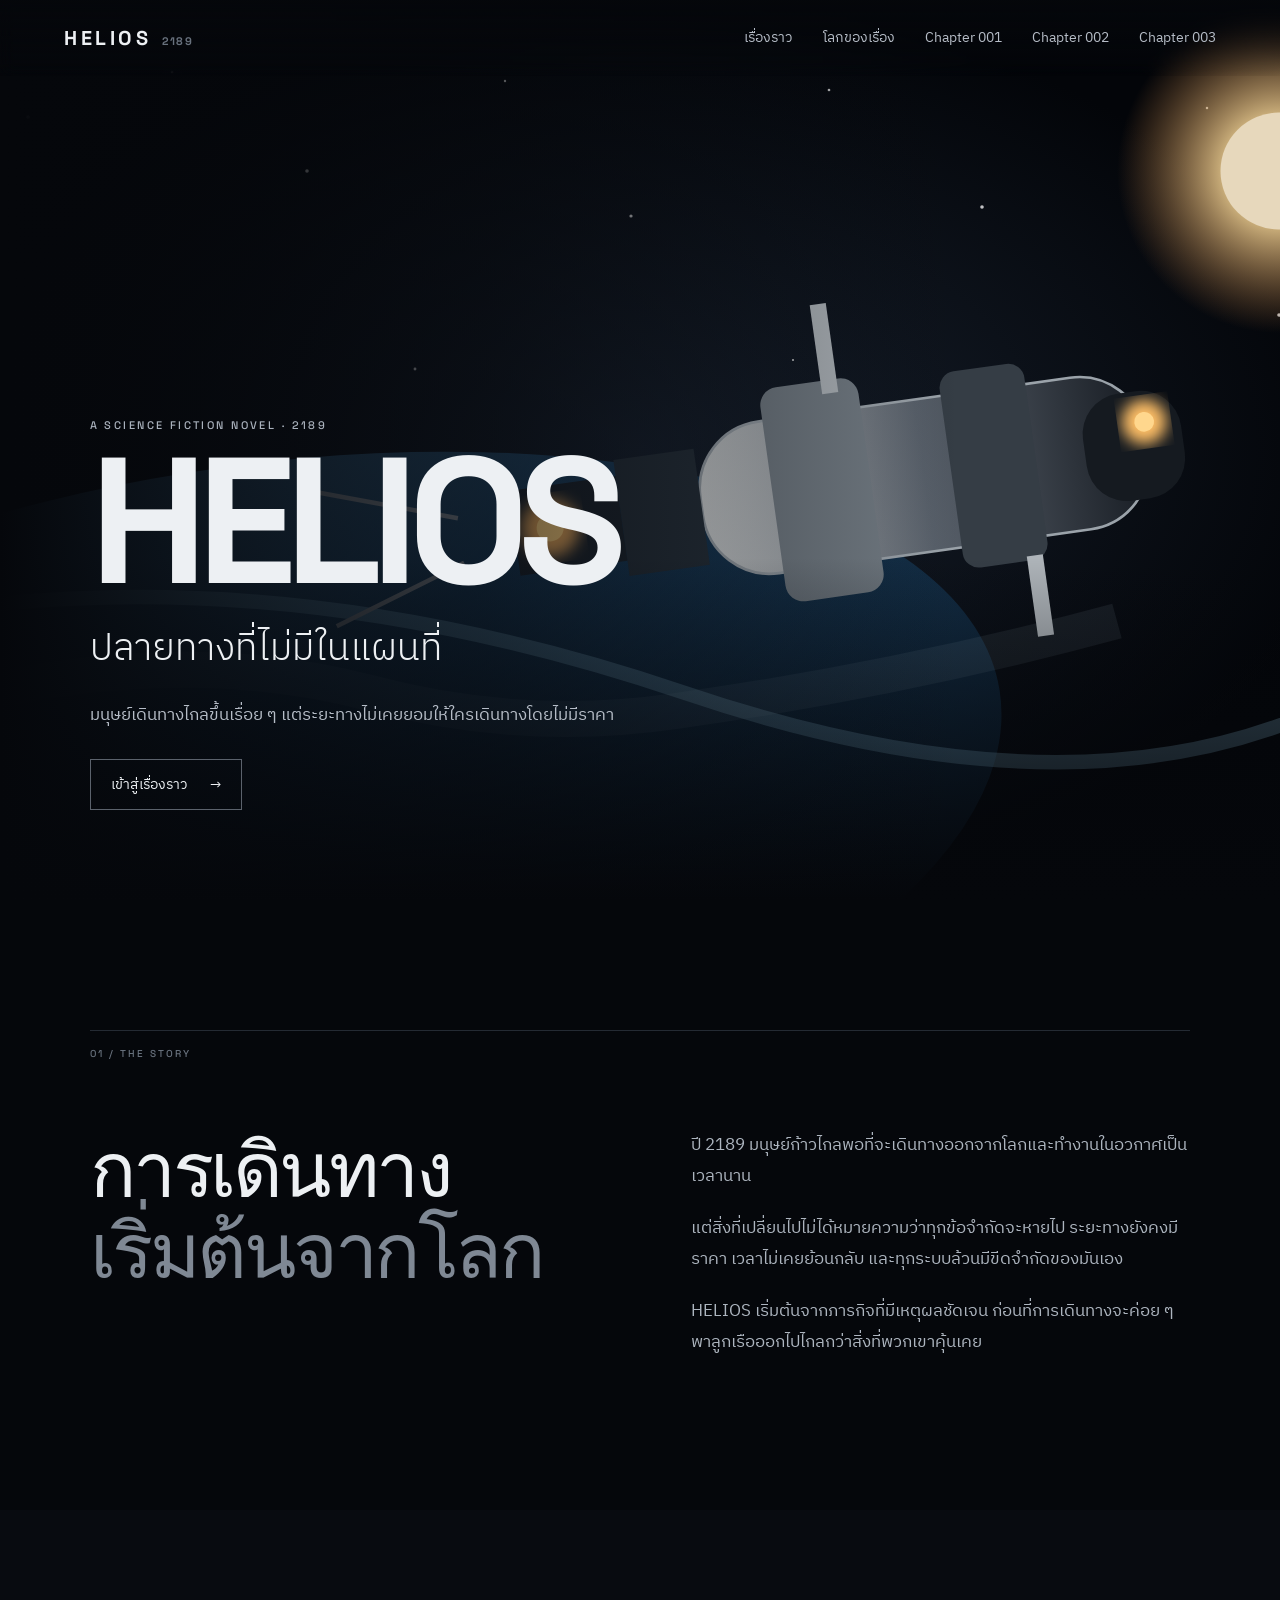
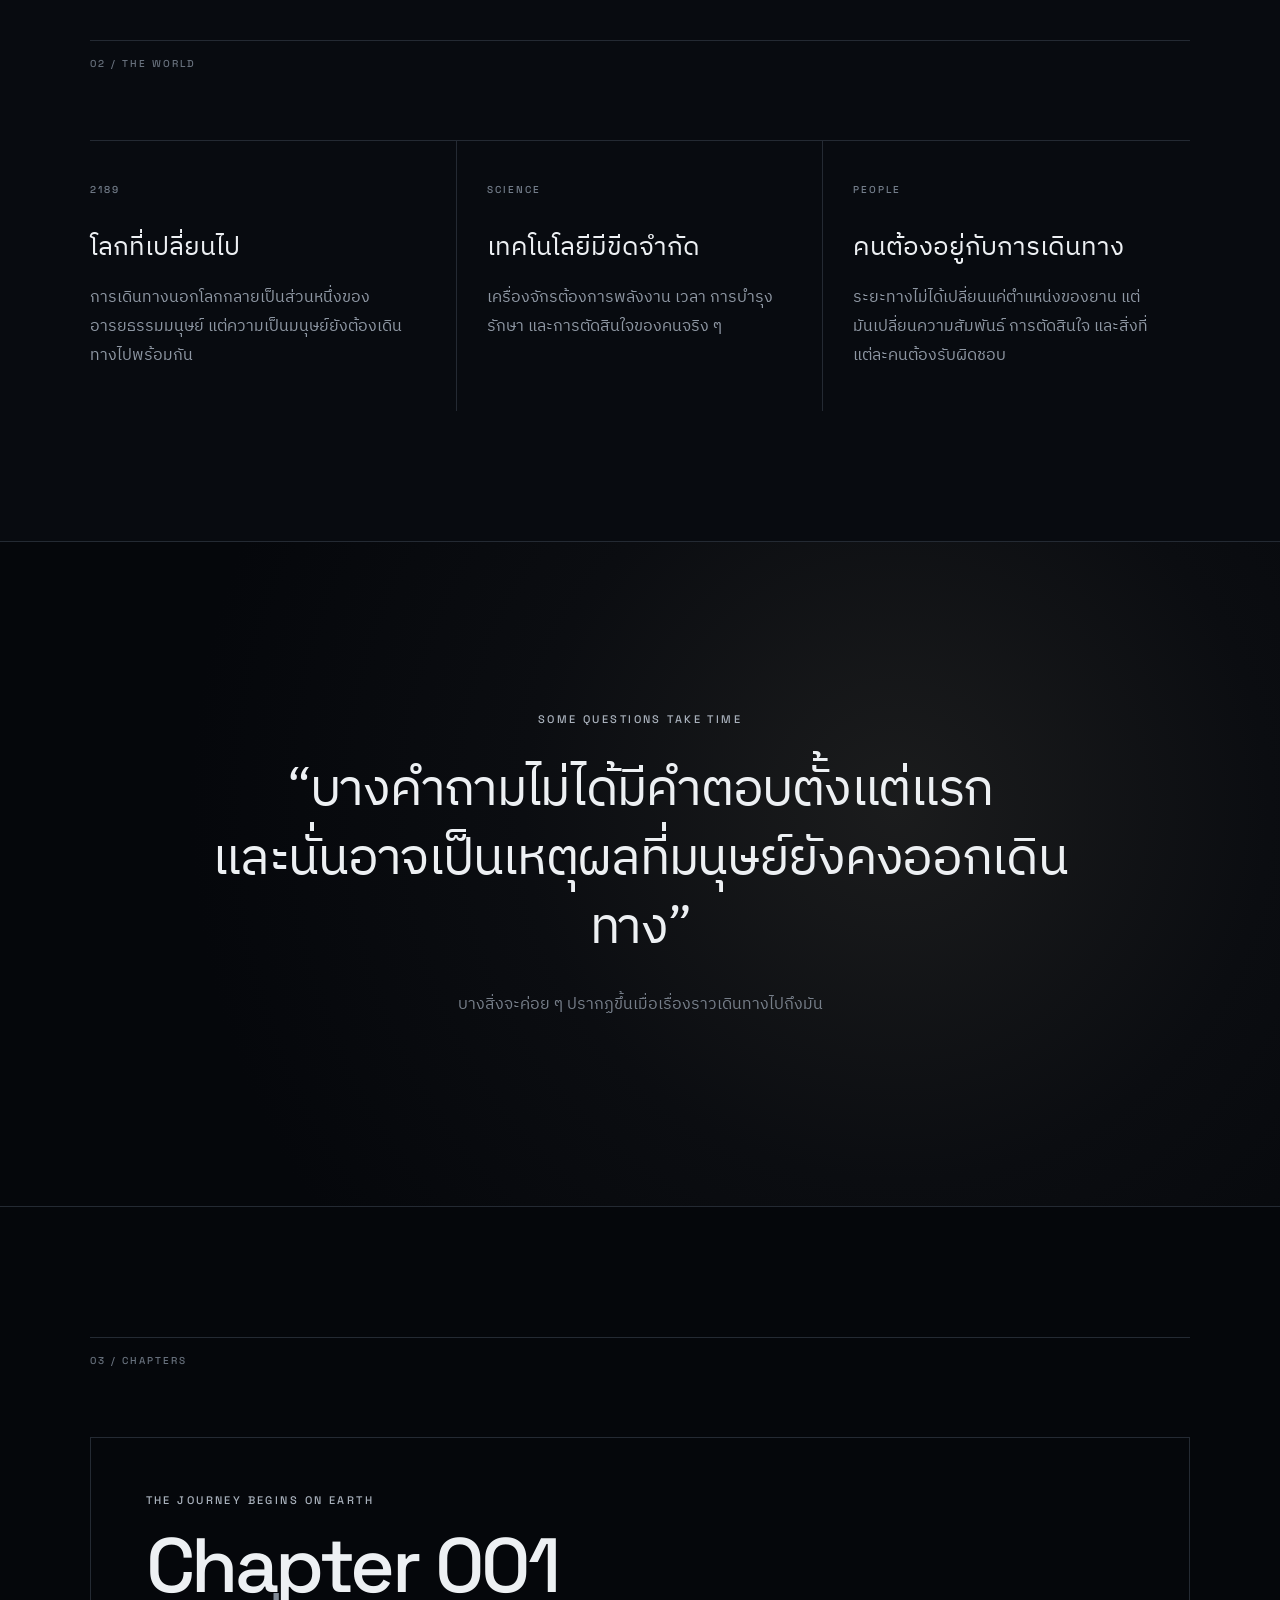
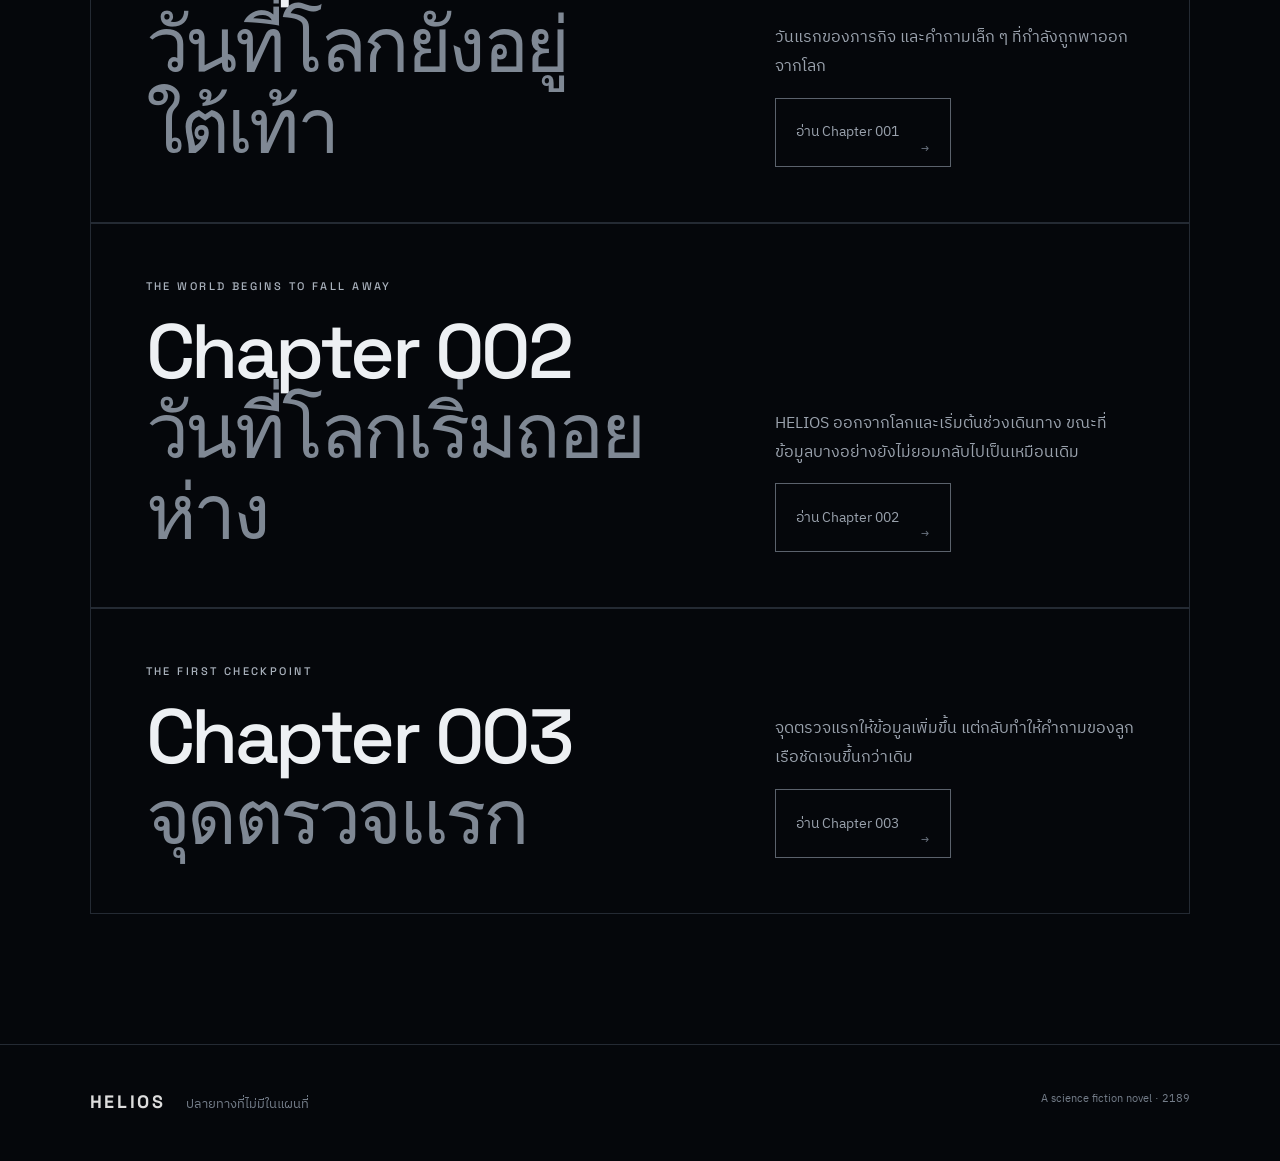
==== index.html @ 371ea8fe "public: add Chapter 003 to for-web index" ====
<!doctype html>
<html lang="th">
<head>
<meta charset="utf-8">
<meta name="viewport" content="width=device-width,initial-scale=1">
<meta name="theme-color" content="#05070b">
<meta name="description" content="HELIOS : ปลายทางที่ไม่มีในแผนที่ — นิยายวิทยาศาสตร์ ปี 2189">
<title>HELIOS — ปลายทางที่ไม่มีในแผนที่</title>
<link rel="preconnect" href="https://fonts.googleapis.com">
<link rel="preconnect" href="https://fonts.gstatic.com" crossorigin>
<link href="https://fonts.googleapis.com/css2?family=IBM+Plex+Sans+Thai:wght@300;400;500;600&family=Space+Grotesk:wght@400;500;600;700&display=swap" rel="stylesheet">
<link rel="stylesheet" href="style.css">
</head>
<body>
<header class="nav">
  <a class="brand" href="#">HELIOS<span>2189</span></a>
  <nav>
    <a href="#story">เรื่องราว</a>
    <a href="#world">โลกของเรื่อง</a>
    <a href="chapter/001.md">Chapter 001</a><a href="chapter/002.md">Chapter 002</a><a href="chapter/003.md">Chapter 003</a>
  </nav>
</header>

<main>
<section class="hero">
  <div class="hero-art" aria-hidden="true">
    <img src="assets/helios-hero.svg" alt="">
  </div>
  <div class="hero-copy">
    <p class="eyebrow">A SCIENCE FICTION NOVEL · 2189</p>
    <h1>HELIOS</h1>
    <p class="thai-title">ปลายทางที่ไม่มีในแผนที่</p>
    <p class="lead">มนุษย์เดินทางไกลขึ้นเรื่อย ๆ แต่ระยะทางไม่เคยยอมให้ใครเดินทางโดยไม่มีราคา</p>
    <a class="button" href="#story">เข้าสู่เรื่องราว <span>→</span></a>
  </div>
</section>

<section class="intro section" id="story">
  <div class="section-label">01 / THE STORY</div>
  <div class="two-col">
    <div>
      <h2>การเดินทาง<br><em>เริ่มต้นจากโลก</em></h2>
    </div>
    <div class="copy">
      <p>ปี 2189 มนุษย์ก้าวไกลพอที่จะเดินทางออกจากโลกและทำงานในอวกาศเป็นเวลานาน</p>
      <p>แต่สิ่งที่เปลี่ยนไปไม่ได้หมายความว่าทุกข้อจำกัดจะหายไป ระยะทางยังคงมีราคา เวลาไม่เคยย้อนกลับ และทุกระบบล้วนมีขีดจำกัดของมันเอง</p>
      <p>HELIOS เริ่มต้นจากภารกิจที่มีเหตุผลชัดเจน ก่อนที่การเดินทางจะค่อย ๆ พาลูกเรือออกไปไกลกว่าสิ่งที่พวกเขาคุ้นเคย</p>
    </div>
  </div>
</section>

<section class="world section" id="world">
  <div class="section-label">02 / THE WORLD</div>
  <div class="world-grid">
    <article><span>2189</span><h3>โลกที่เปลี่ยนไป</h3><p>การเดินทางนอกโลกกลายเป็นส่วนหนึ่งของอารยธรรมมนุษย์ แต่ความเป็นมนุษย์ยังต้องเดินทางไปพร้อมกัน</p></article>
    <article><span>SCIENCE</span><h3>เทคโนโลยีมีขีดจำกัด</h3><p>เครื่องจักรต้องการพลังงาน เวลา การบำรุงรักษา และการตัดสินใจของคนจริง ๆ</p></article>
    <article><span>PEOPLE</span><h3>คนต้องอยู่กับการเดินทาง</h3><p>ระยะทางไม่ได้เปลี่ยนแค่ตำแหน่งของยาน แต่มันเปลี่ยนความสัมพันธ์ การตัดสินใจ และสิ่งที่แต่ละคนต้องรับผิดชอบ</p></article>
  </div>
</section>

<section class="mystery">
  <div class="mystery-inner">
    <p class="eyebrow">SOME QUESTIONS TAKE TIME</p>
    <blockquote>“บางคำถามไม่ได้มีคำตอบตั้งแต่แรก<br>และนั่นอาจเป็นเหตุผลที่มนุษย์ยังคงออกเดินทาง”</blockquote>
    <p>บางสิ่งจะค่อย ๆ ปรากฏขึ้นเมื่อเรื่องราวเดินทางไปถึงมัน</p>
  </div>
</section>

<section class="chapter section" id="chapter">
  <div class="section-label">03 / CHAPTERS</div>
  <div class="chapter-card">
    <div>
      <p class="eyebrow">THE JOURNEY BEGINS ON EARTH</p>
      <h2>Chapter 001<br><em>วันที่โลกยังอยู่ใต้เท้า</em></h2>
    </div>
    <div class="chapter-note">
      <p>วันแรกของภารกิจ และคำถามเล็ก ๆ ที่กำลังถูกพาออกจากโลก</p>
      <a class="button" href="chapter/001.md">อ่าน Chapter 001 <span>→</span></a>
    </div>
  </div>
  <div class="chapter-card">
    <div>
      <p class="eyebrow">THE WORLD BEGINS TO FALL AWAY</p>
      <h2>Chapter 002<br><em>วันที่โลกเริ่มถอยห่าง</em></h2>
    </div>
    <div class="chapter-note">
      <p>HELIOS ออกจากโลกและเริ่มต้นช่วงเดินทาง ขณะที่ข้อมูลบางอย่างยังไม่ยอมกลับไปเป็นเหมือนเดิม</p>
      <a class="button" href="chapter/002.md">อ่าน Chapter 002 <span>→</span></a>
    </div>
  </div>
  <div class="chapter-card">
    <div>
      <p class="eyebrow">THE FIRST CHECKPOINT</p>
      <h2>Chapter 003<br><em>จุดตรวจแรก</em></h2>
    </div>
    <div class="chapter-note">
      <p>จุดตรวจแรกให้ข้อมูลเพิ่มขึ้น แต่กลับทำให้คำถามของลูกเรือชัดเจนขึ้นกว่าเดิม</p>
      <a class="button" href="chapter/003.md">อ่าน Chapter 003 <span>→</span></a>
    </div>
  </div>
</section>
</main>

<footer>
  <div><strong>HELIOS</strong><span>ปลายทางที่ไม่มีในแผนที่</span></div>
  <small>A science fiction novel · 2189</small>
</footer>
</body>
</html>
---- style.css ----
:root{--bg:#05070b;--text:#edf0f3;--muted:#9aa2ad;--line:#242a33;--accent:#d9b77a}
*{box-sizing:border-box}html{scroll-behavior:smooth}body{margin:0;background:var(--bg);color:var(--text);font-family:"IBM Plex Sans Thai",sans-serif;line-height:1.8}a{color:inherit;text-decoration:none}.nav{position:fixed;z-index:20;top:0;left:0;right:0;height:76px;padding:0 5vw;display:flex;align-items:center;justify-content:space-between;background:linear-gradient(#05070bf2,transparent);backdrop-filter:blur(8px)}.brand{font:700 20px "Space Grotesk";letter-spacing:.18em}.brand span{margin-left:10px;color:#68717d;font-size:11px;letter-spacing:.12em}.nav nav{display:flex;gap:30px;color:#b6bdc7;font-size:14px}.nav nav a:hover{color:#fff}.hero{min-height:100svh;position:relative;display:grid;align-items:end;padding:0 7vw 10vh;overflow:hidden}.hero-art{position:absolute;inset:0;z-index:0}.hero-art:after{content:"";position:absolute;inset:0;background:linear-gradient(90deg,#05070b 0%,#05070b99 38%,transparent 75%),linear-gradient(0deg,#05070b 0%,transparent 38%)}.hero-art img{width:100%;height:100%;object-fit:cover;object-position:center}.hero-copy{position:relative;z-index:2;max-width:700px}.eyebrow{font:500 11px "Space Grotesk";letter-spacing:.22em;color:#a9b1bc;margin:0 0 18px}.hero h1{font:700 clamp(72px,14vw,190px)/.8 "Space Grotesk";letter-spacing:-.06em;margin:0}.thai-title{font-size:clamp(24px,3vw,42px);margin:22px 0 16px;font-weight:300}.lead{max-width:560px;color:#b6bdc7;font-size:17px;margin:0 0 28px}.button{display:inline-flex;gap:22px;align-items:center;border:1px solid #5b626c;padding:12px 20px;font-size:14px;transition:.25s}.button:hover{background:#fff;color:#05070b;border-color:#fff}.section{padding:130px 7vw}.section-label{font:500 10px "Space Grotesk";letter-spacing:.2em;color:#68717d;border-top:1px solid var(--line);padding-top:16px;margin-bottom:70px}.two-col{display:grid;grid-template-columns:1fr 1fr;gap:8vw}.two-col h2,.chapter h2{font:500 clamp(42px,6vw,82px)/1.05 "Space Grotesk";letter-spacing:-.045em;margin:0}.two-col em,.chapter em{font-style:normal;color:#7f8894}.copy{max-width:610px;color:#adb5bf;font-size:17px}.copy p{margin:0 0 22px}.world{background:#080b10}.world-grid{display:grid;grid-template-columns:repeat(3,1fr);border-top:1px solid var(--line)}.world-grid article{padding:34px 30px 20px 0;border-right:1px solid var(--line);min-height:270px}.world-grid article+article{padding-left:30px}.world-grid article:last-child{border-right:0}.world-grid span{font:500 10px "Space Grotesk";letter-spacing:.2em;color:#747e8b}.world-grid h3{font-size:26px;font-weight:400;margin:22px 0 12px}.world-grid p{color:#8f98a4;margin:0;max-width:330px}.mystery{padding:170px 7vw;background:radial-gradient(circle at 70% 40%,#1b1c1d 0,#0b0d11 38%,#05070b 72%);border-top:1px solid var(--line);border-bottom:1px solid var(--line)}.mystery-inner{max-width:950px;margin:auto;text-align:center}.mystery blockquote{font:400 clamp(30px,4vw,57px)/1.35 "IBM Plex Sans Thai";margin:30px 0 28px;letter-spacing:-.025em}.mystery p:last-child{color:#777f8a}.chapter-card{display:grid;grid-template-columns:1.2fr .8fr;gap:7vw;border:1px solid var(--line);padding:55px}.chapter-note{align-self:end;color:#9aa2ad}.chapter-note span{display:block;margin-top:30px;font:500 10px "Space Grotesk";letter-spacing:.16em;color:#68717d}footer{padding:45px 7vw;border-top:1px solid var(--line);display:flex;justify-content:space-between;color:#737c88;font-size:13px}footer strong{font:700 18px "Space Grotesk";letter-spacing:.15em;color:#ddd}footer span{margin-left:20px}footer small{font-size:11px}@media(max-width:760px){.nav{height:64px;padding:0 22px}.nav nav{gap:14px;font-size:12px}.nav nav a:nth-child(2){display:none}.hero{padding:0 24px 55px;min-height:92svh}.hero-art img{object-position:62% center}.hero-art:after{background:linear-gradient(0deg,#05070b 4%,#05070b80 42%,transparent 82%)}.hero h1{font-size:72px}.thai-title{font-size:25px}.lead{font-size:15px}.section{padding:90px 24px}.section-label{margin-bottom:45px}.two-col,.chapter-card{grid-template-columns:1fr;gap:42px}.two-col h2,.chapter h2{font-size:48px}.world-grid{grid-template-columns:1fr}.world-grid article,.world-grid article+article{padding:28px 0;border-right:0;border-bottom:1px solid var(--line);min-height:auto}.world-grid article:last-child{border-bottom:0}.mystery{padding:110px 24px}.mystery blockquote{font-size:29px}footer{padding:35px 24px;display:block}footer small{display:block;margin-top:14px}footer span{display:block;margin:5px 0 0}}
@media(prefers-reduced-motion:reduce){html{scroll-behavior:auto}}
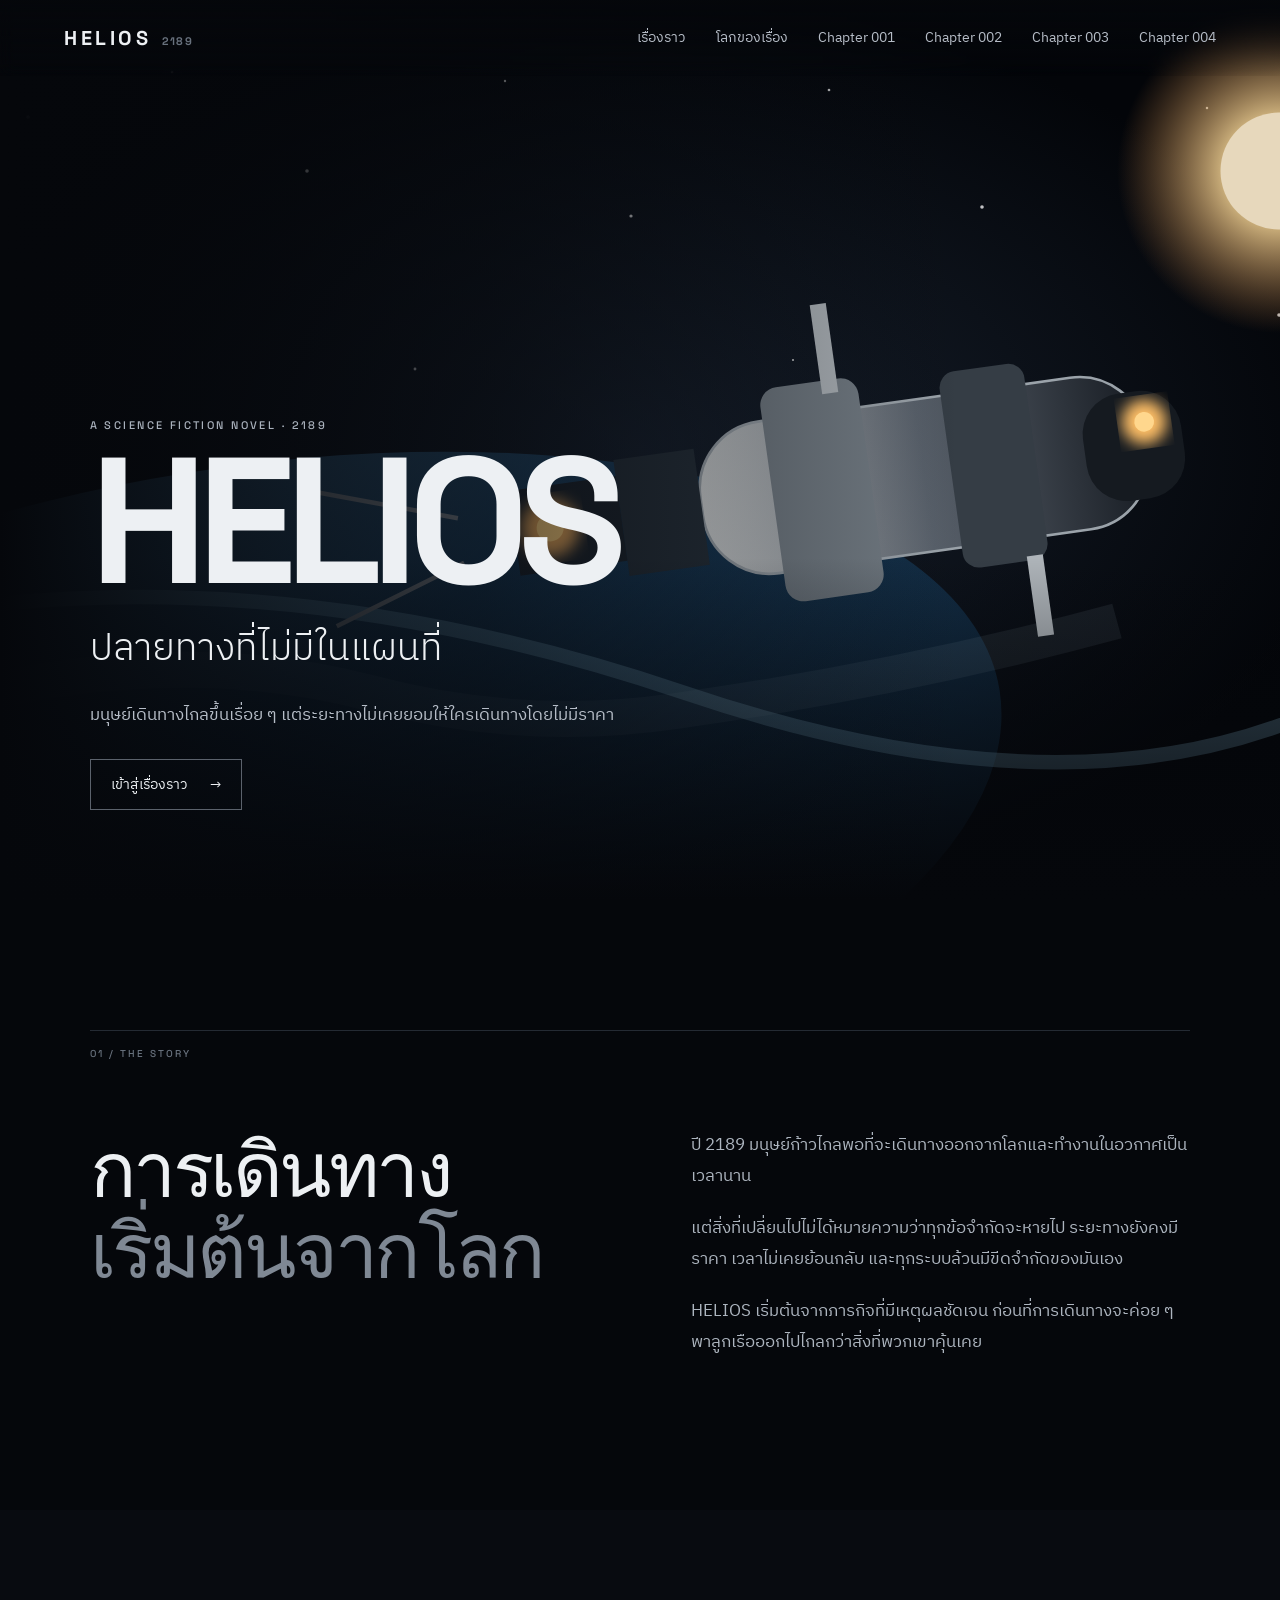
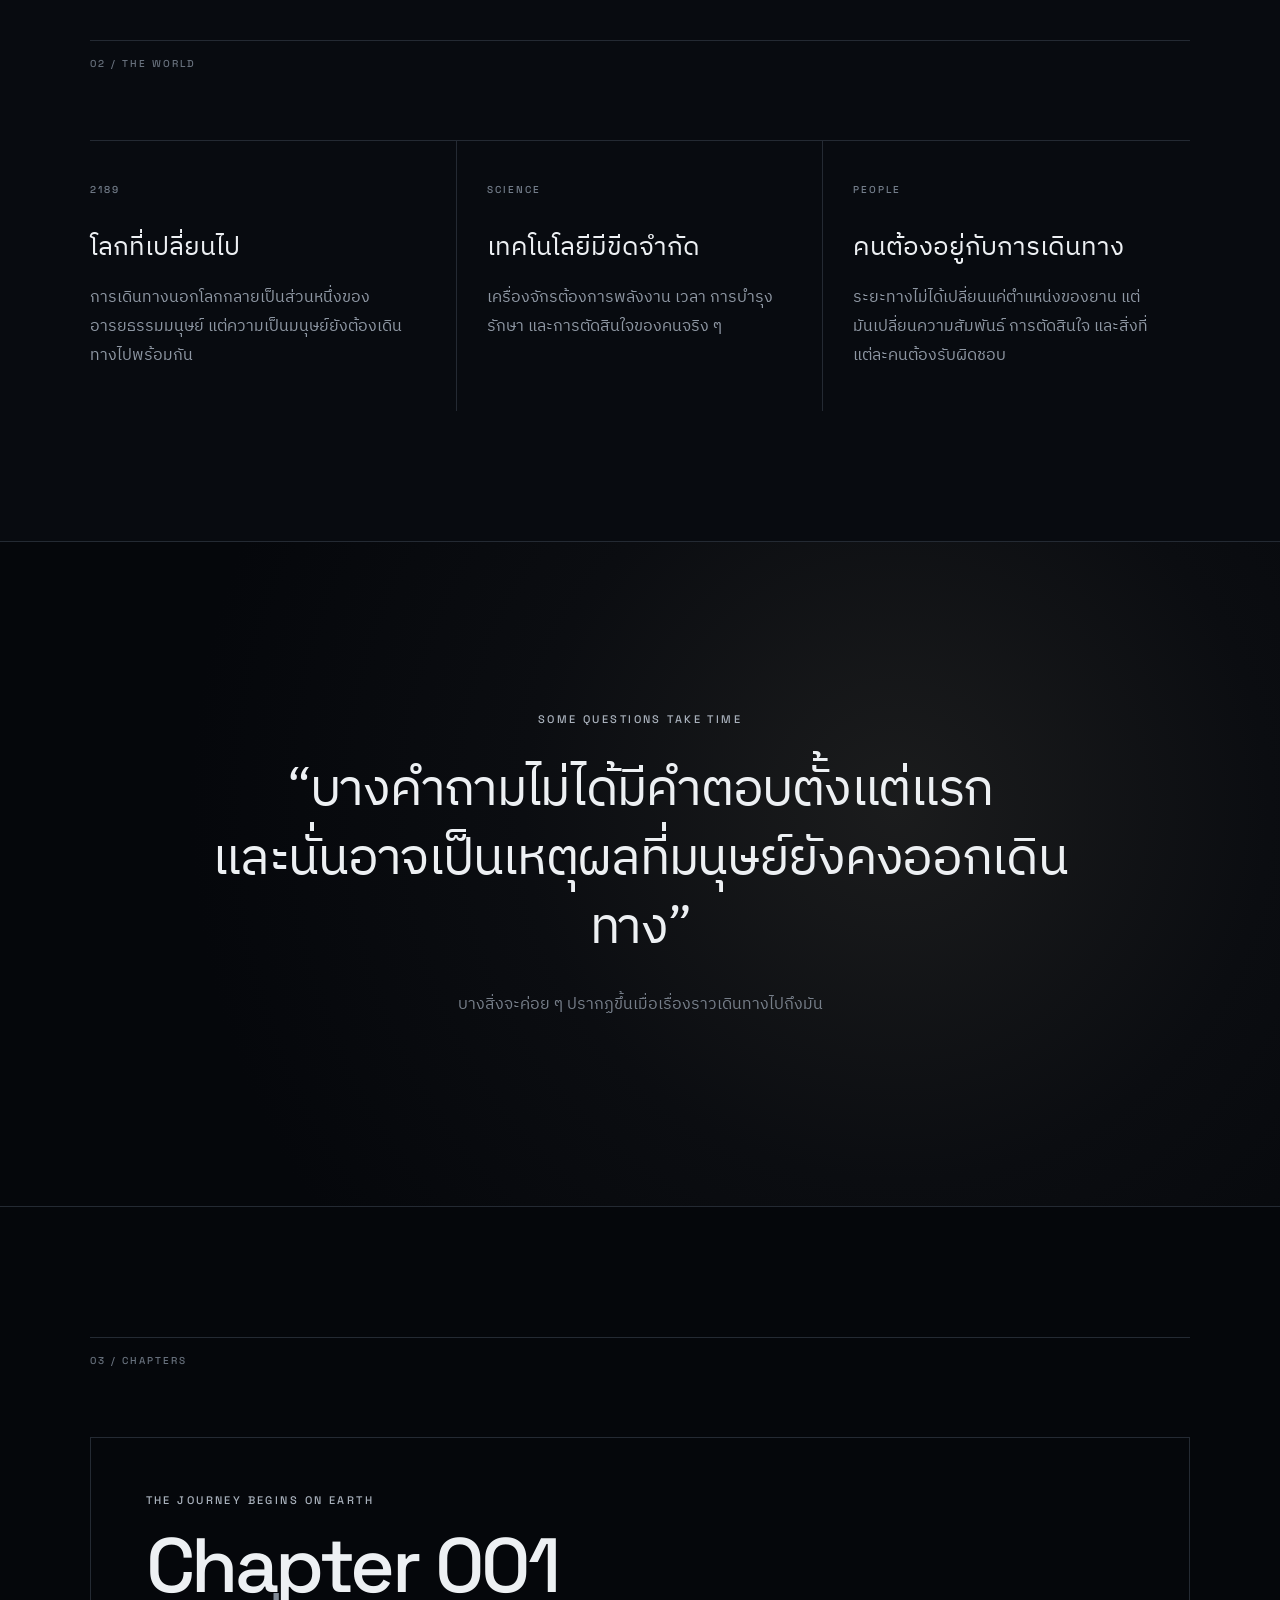
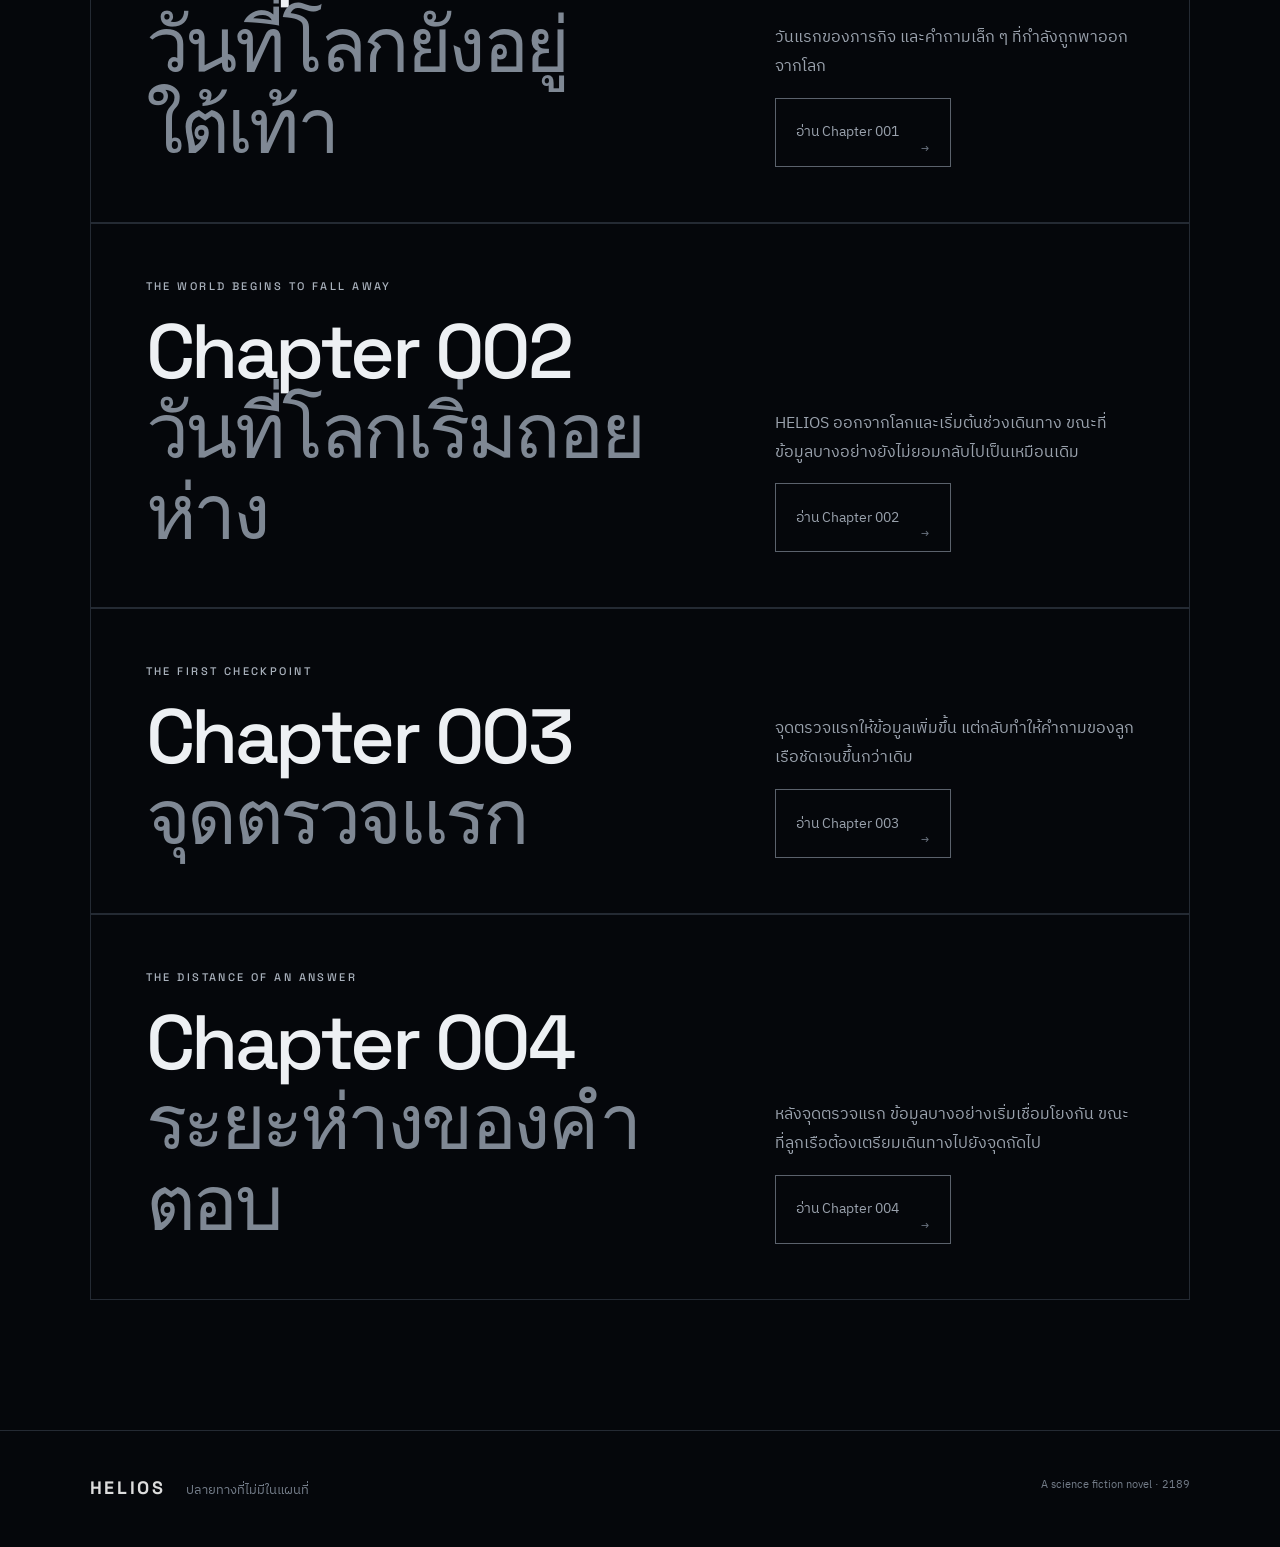
==== commit b1fe51f0: "add Chapter 004 to web index" ====
--- a/index.html
+++ b/index.html
@@ -17,7 +17,7 @@
   <nav>
     <a href="#story">เรื่องราว</a>
     <a href="#world">โลกของเรื่อง</a>
-    <a href="chapter/001.md">Chapter 001</a><a href="chapter/002.md">Chapter 002</a><a href="chapter/003.md">Chapter 003</a>
+    <a href="chapter/001.md">Chapter 001</a><a href="chapter/002.md">Chapter 002</a><a href="chapter/003.md">Chapter 003</a><a href="chapter/004.md">Chapter 004</a>
   </nav>
 </header>
 
@@ -98,6 +98,16 @@
       <a class="button" href="chapter/003.md">อ่าน Chapter 003 <span>→</span></a>
     </div>
   </div>
+  <div class="chapter-card">
+    <div>
+      <p class="eyebrow">THE DISTANCE OF AN ANSWER</p>
+      <h2>Chapter 004<br><em>ระยะห่างของคำตอบ</em></h2>
+    </div>
+    <div class="chapter-note">
+      <p>หลังจุดตรวจแรก ข้อมูลบางอย่างเริ่มเชื่อมโยงกัน ขณะที่ลูกเรือต้องเตรียมเดินทางไปยังจุดถัดไป</p>
+      <a class="button" href="chapter/004.md">อ่าน Chapter 004 <span>→</span></a>
+    </div>
+  </div>
 </section>
 </main>
 
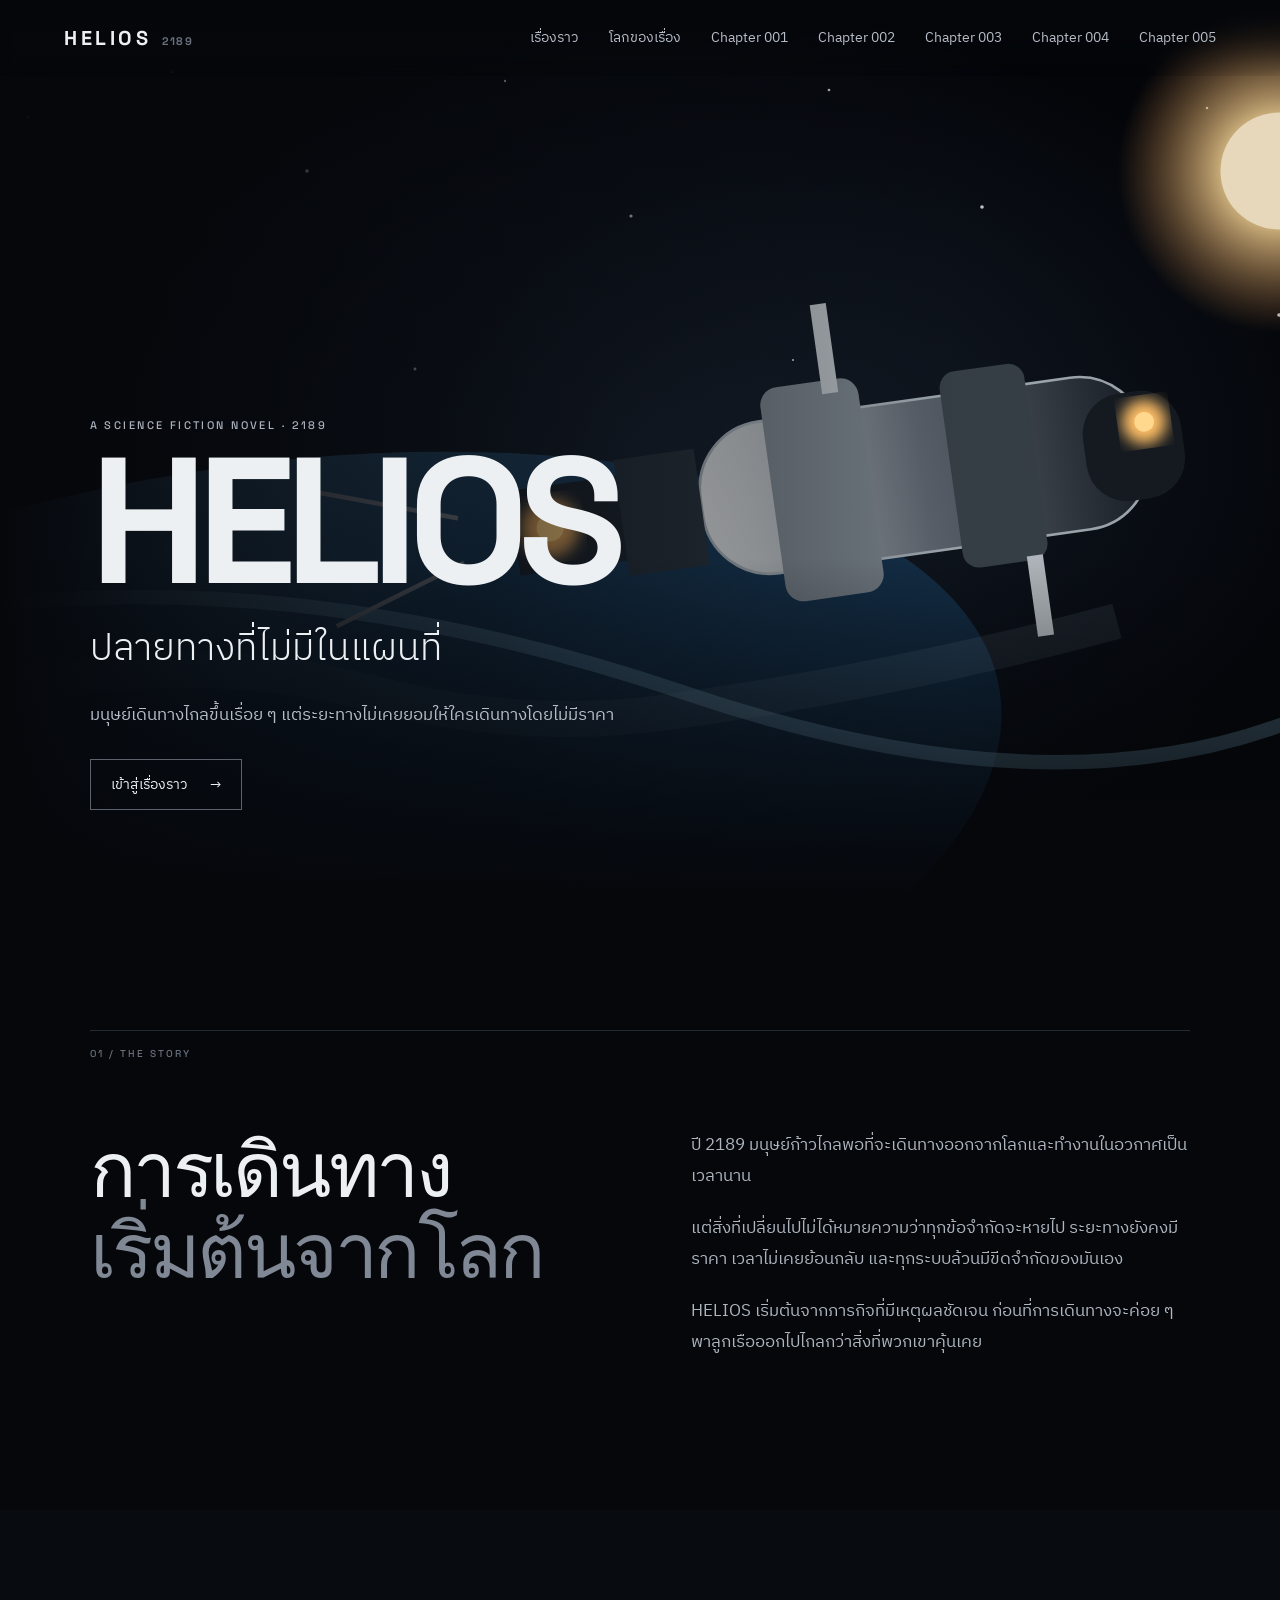
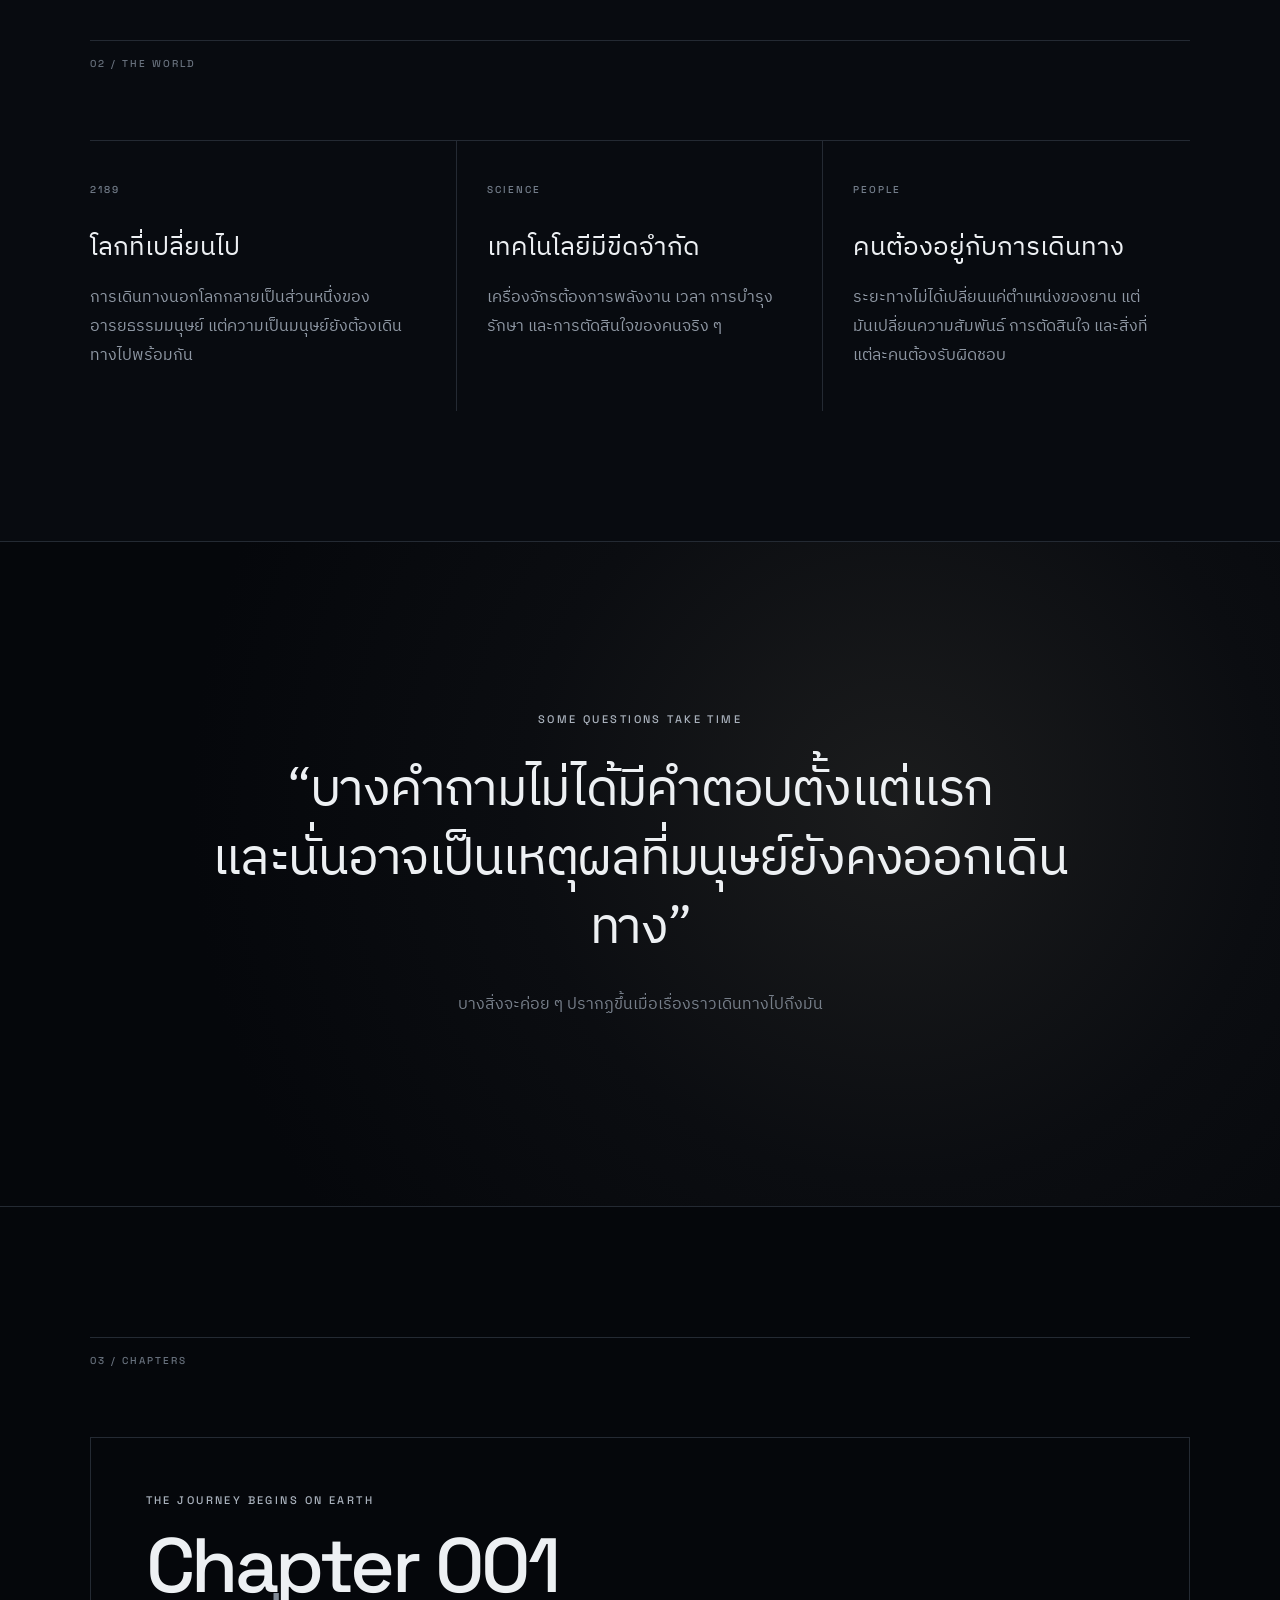
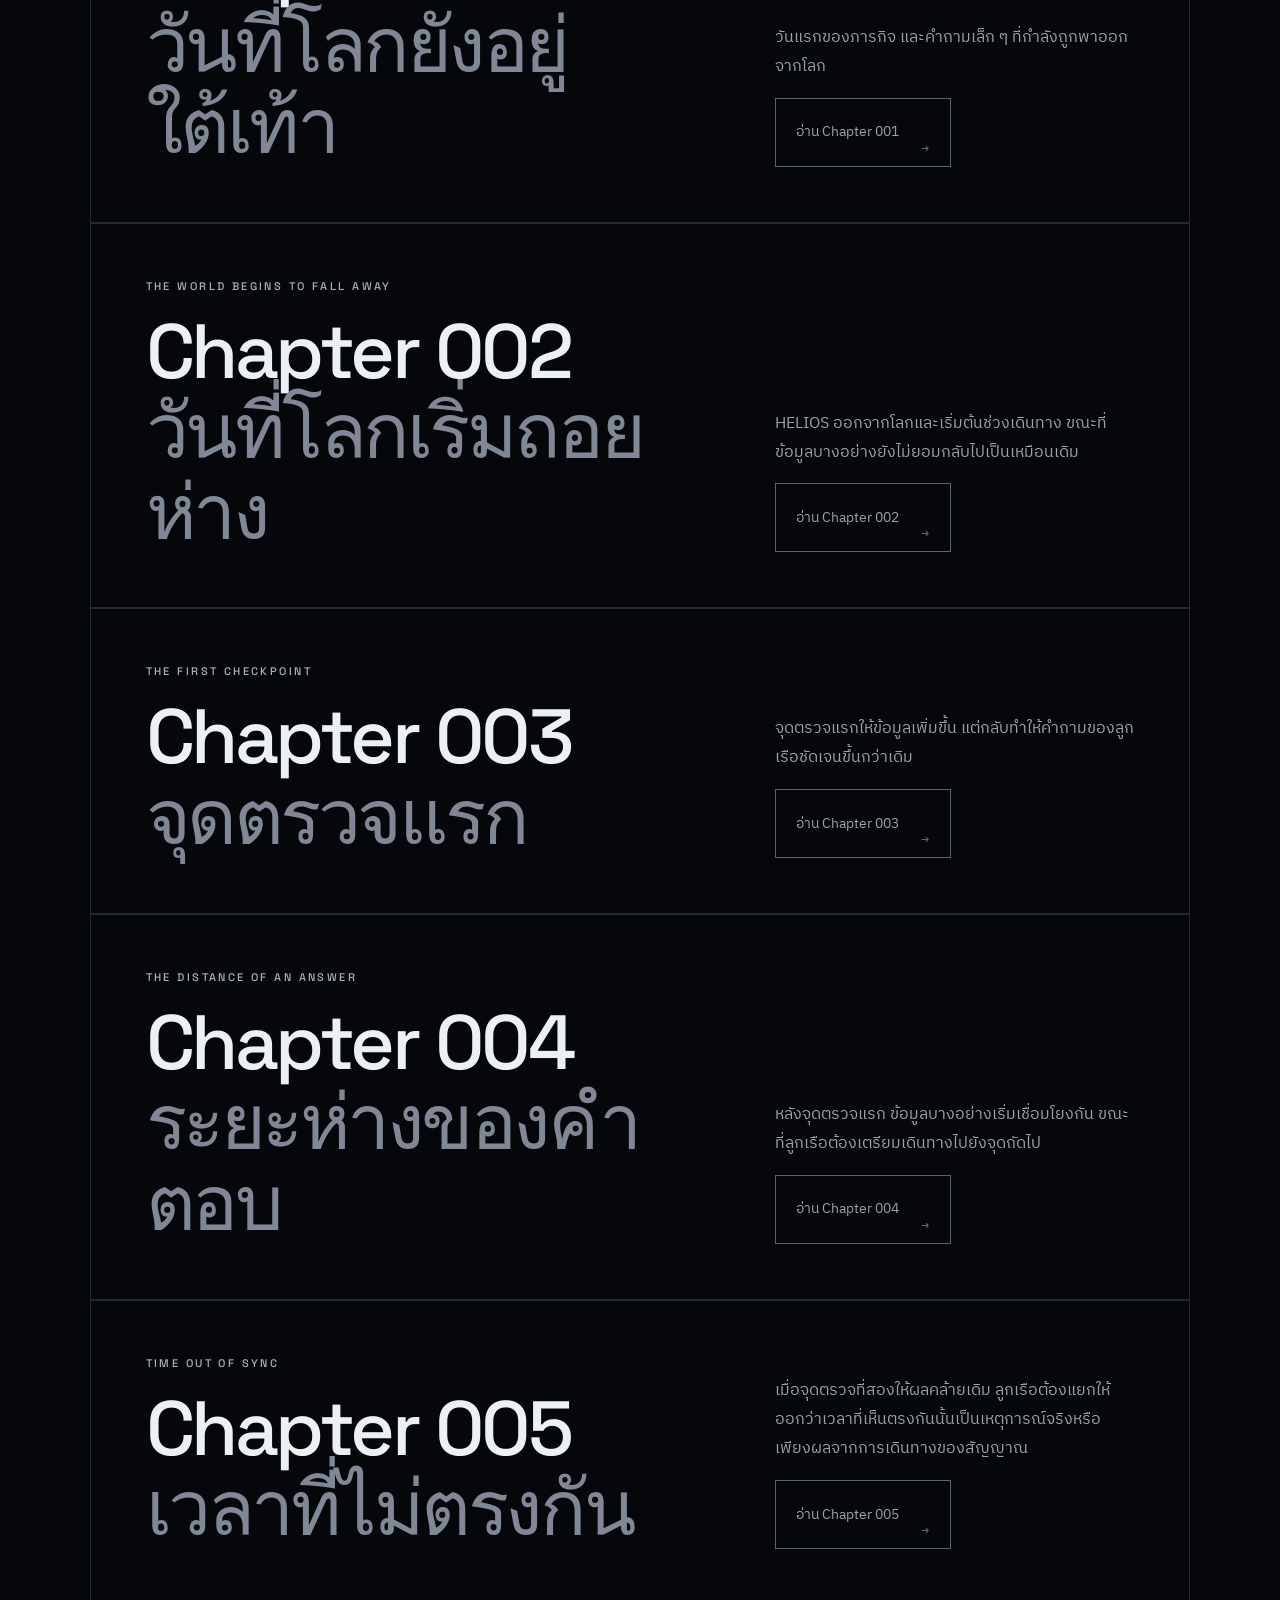
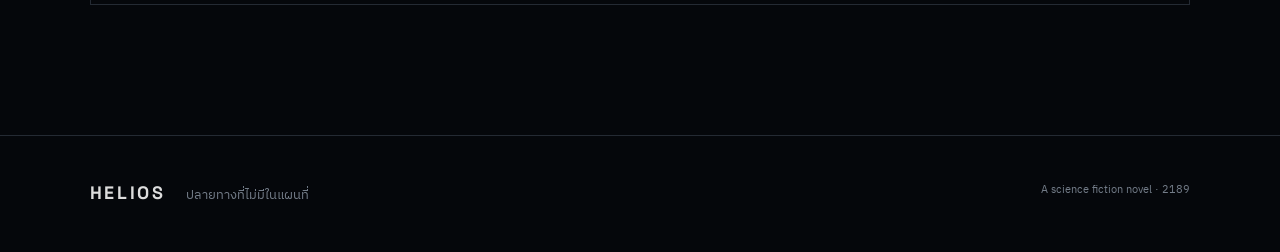
==== commit ab3e1f53: "publish: add Chapter 005 to index" ====
--- a/index.html
+++ b/index.html
@@ -17,7 +17,7 @@
   <nav>
     <a href="#story">เรื่องราว</a>
     <a href="#world">โลกของเรื่อง</a>
-    <a href="chapter/001.md">Chapter 001</a><a href="chapter/002.md">Chapter 002</a><a href="chapter/003.md">Chapter 003</a><a href="chapter/004.md">Chapter 004</a>
+    <a href="chapter/001.md">Chapter 001</a><a href="chapter/002.md">Chapter 002</a><a href="chapter/003.md">Chapter 003</a><a href="chapter/004.md">Chapter 004</a><a href="chapter/005.md">Chapter 005</a>
   </nav>
 </header>
 
@@ -108,6 +108,16 @@
       <a class="button" href="chapter/004.md">อ่าน Chapter 004 <span>→</span></a>
     </div>
   </div>
+  <div class="chapter-card">
+    <div>
+      <p class="eyebrow">TIME OUT OF SYNC</p>
+      <h2>Chapter 005<br><em>เวลาที่ไม่ตรงกัน</em></h2>
+    </div>
+    <div class="chapter-note">
+      <p>เมื่อจุดตรวจที่สองให้ผลคล้ายเดิม ลูกเรือต้องแยกให้ออกว่าเวลาที่เห็นตรงกันนั้นเป็นเหตุการณ์จริงหรือเพียงผลจากการเดินทางของสัญญาณ</p>
+      <a class="button" href="chapter/005.md">อ่าน Chapter 005 <span>→</span></a>
+    </div>
+  </div>
 </section>
 </main>
 
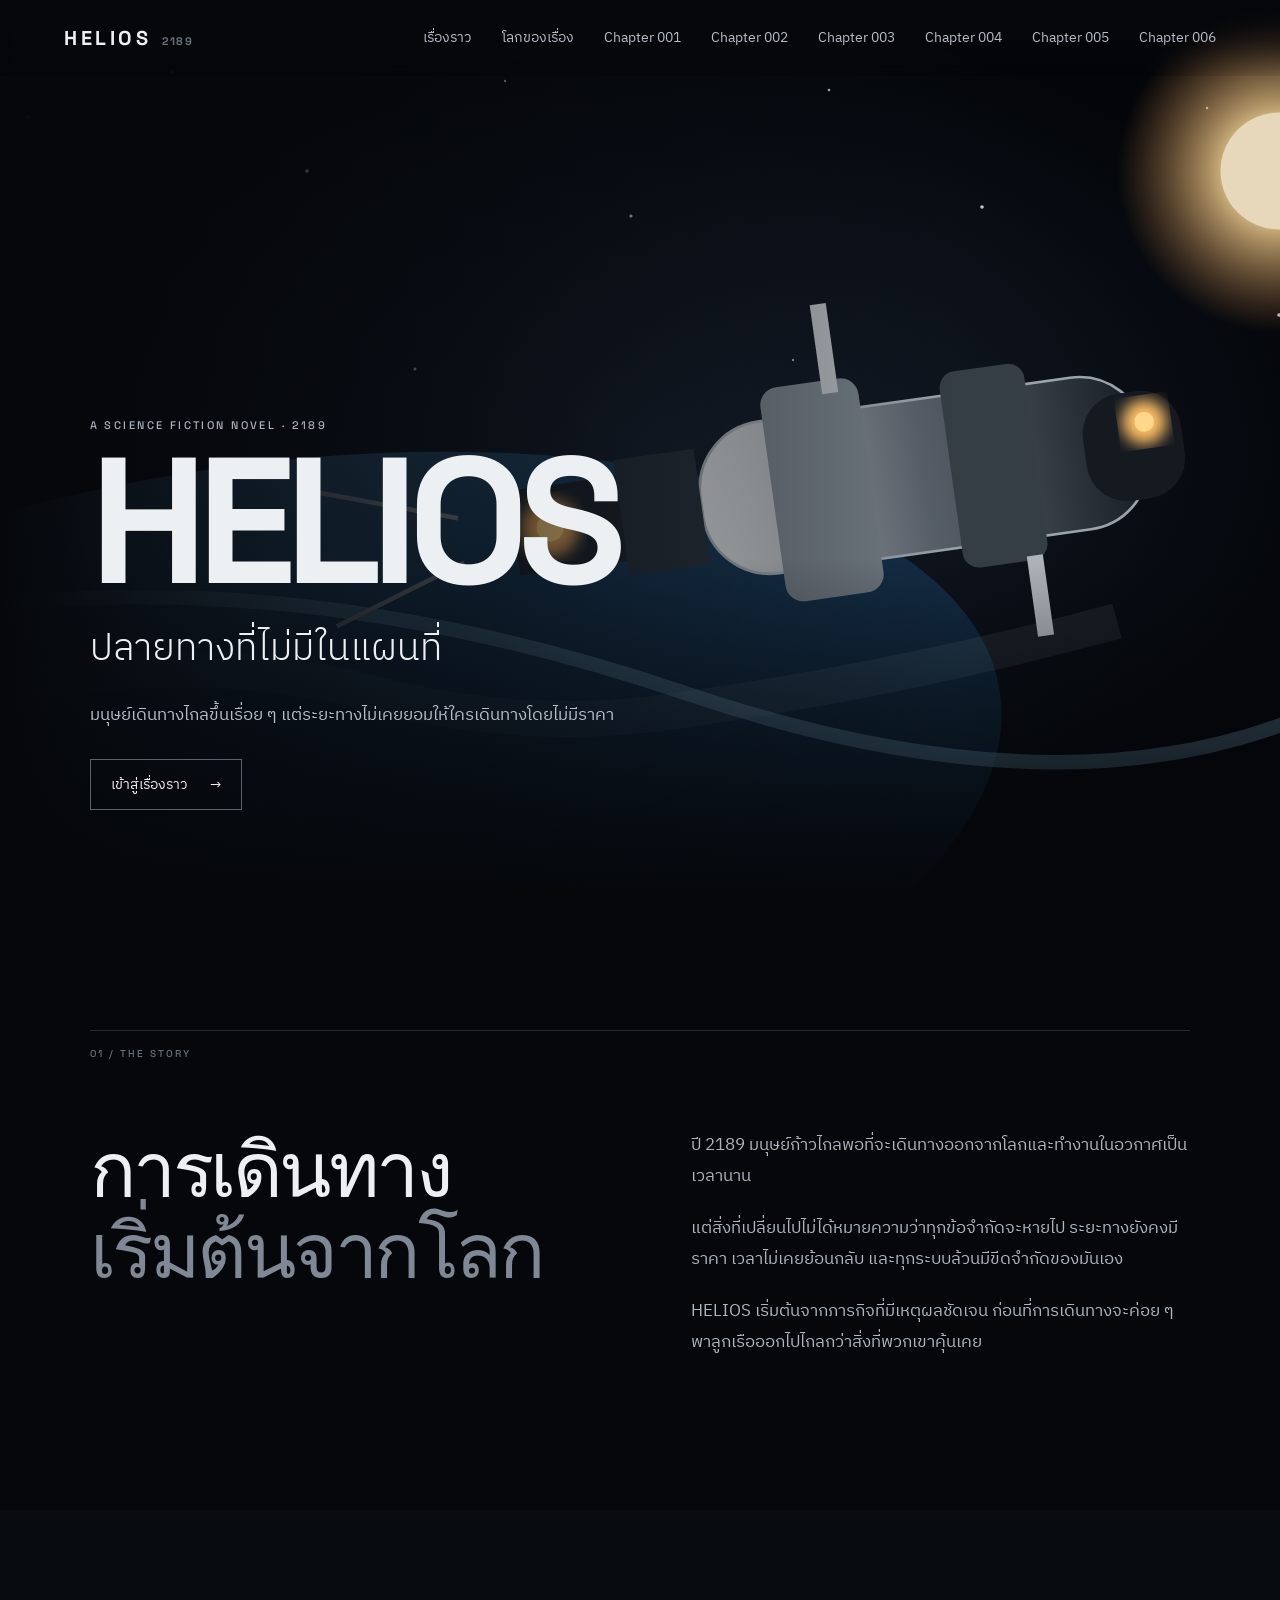
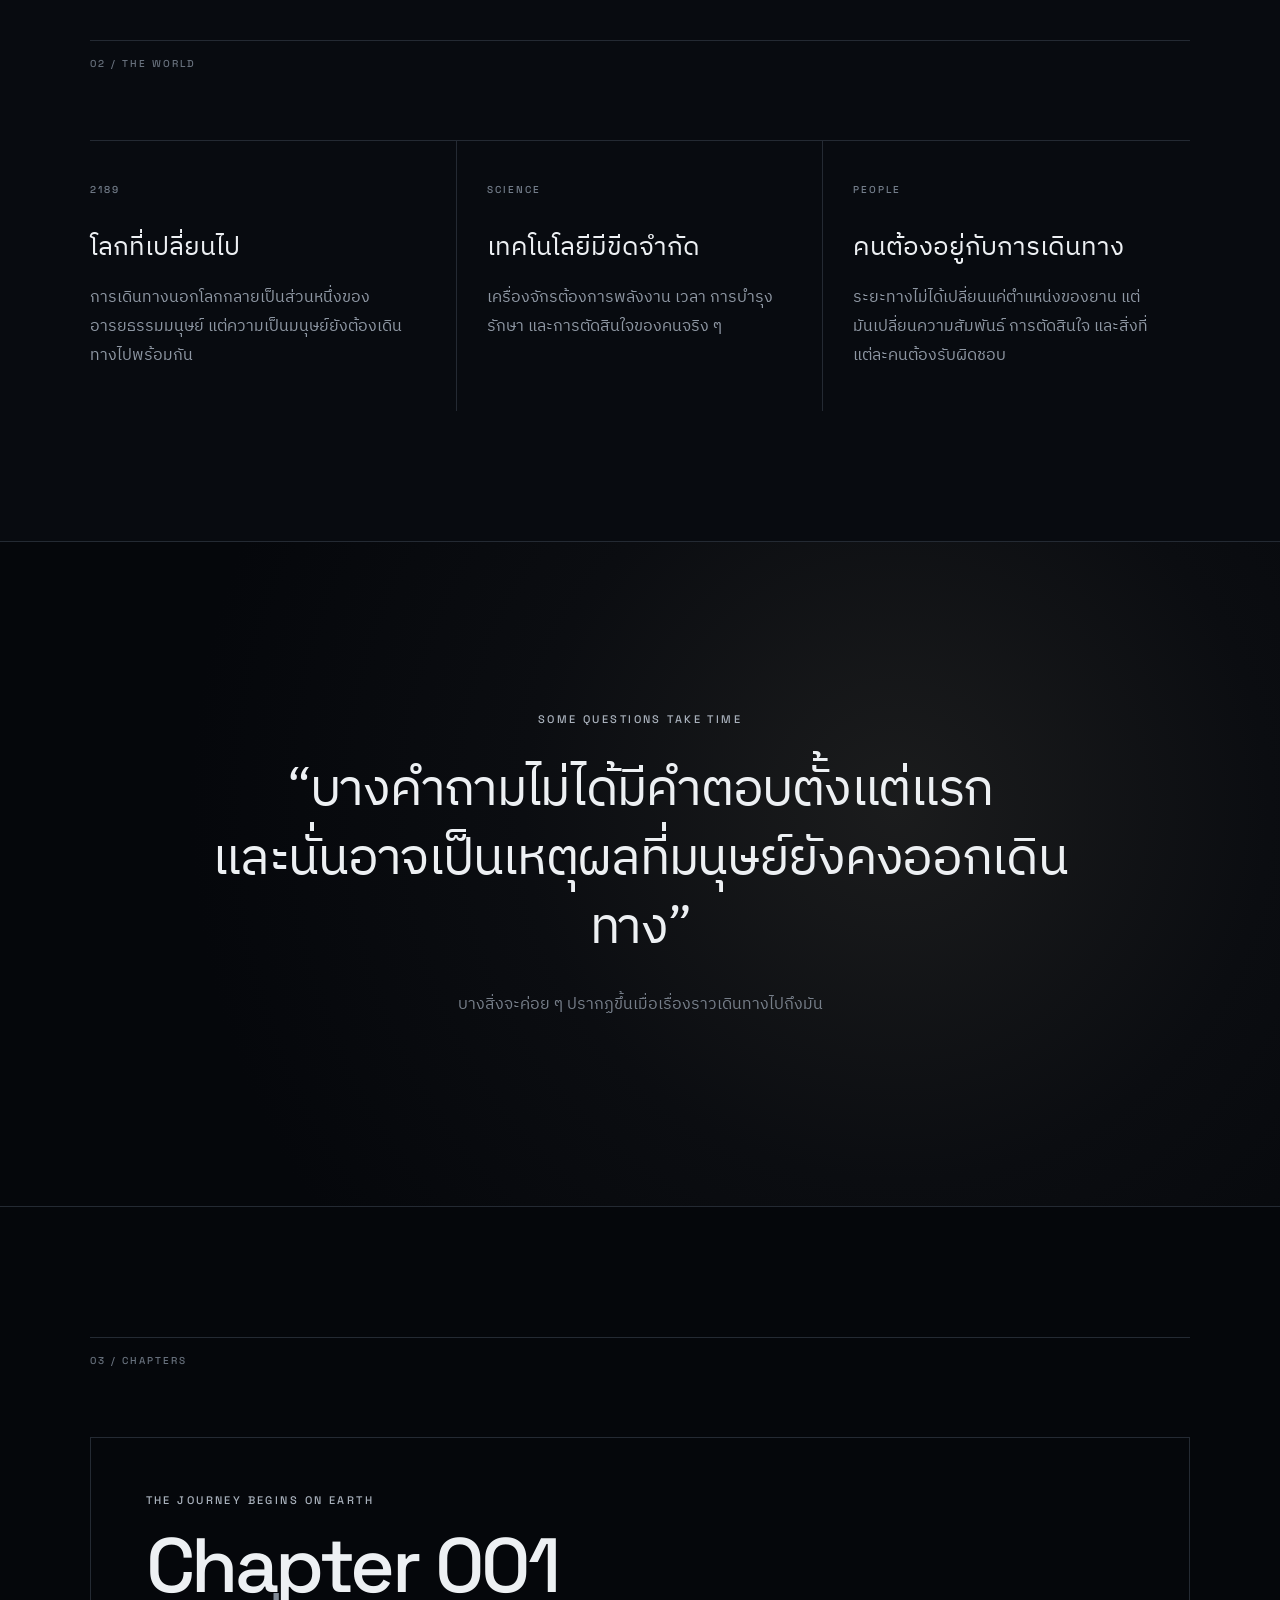
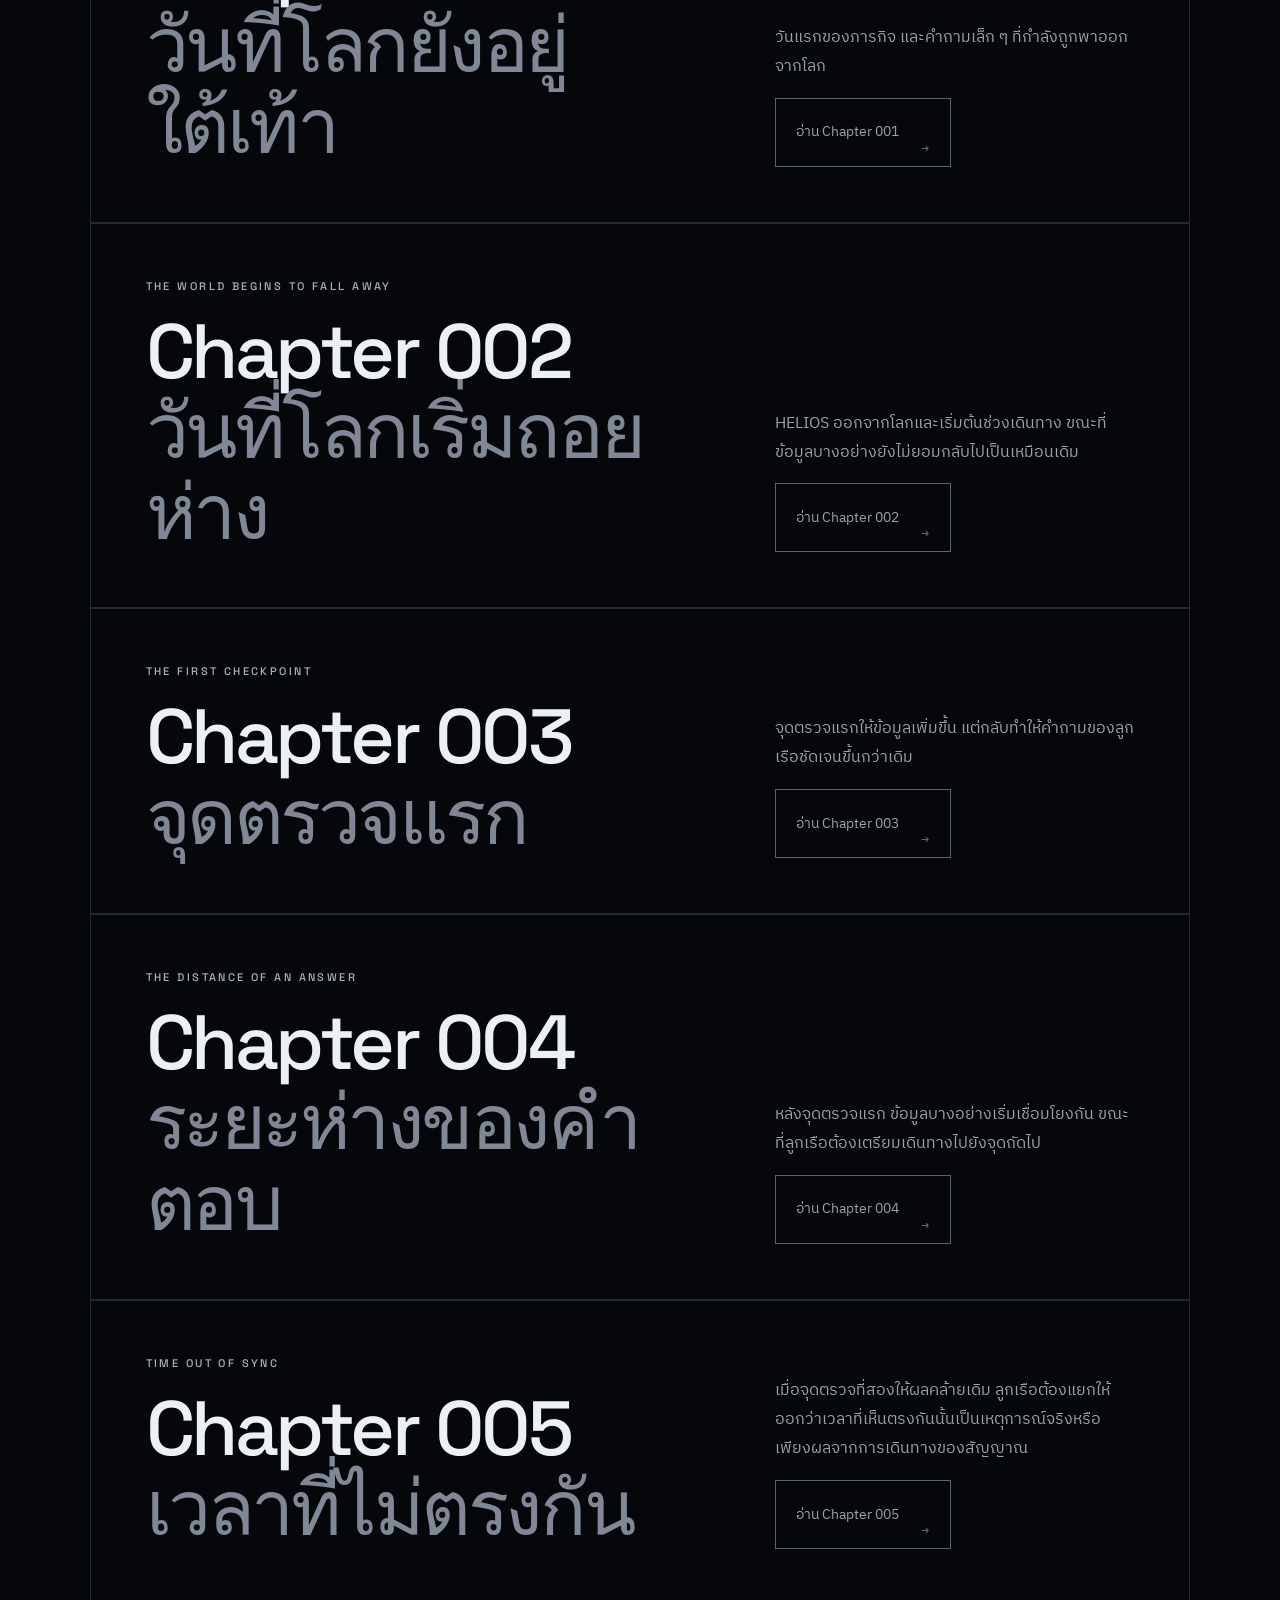
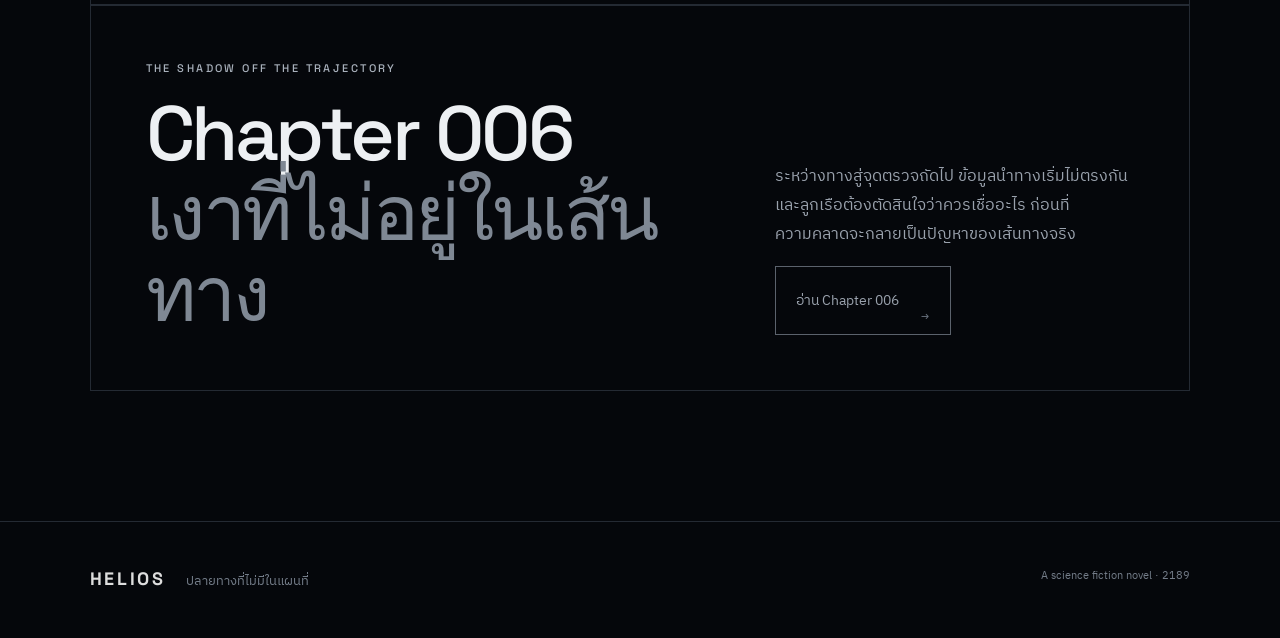
==== commit 8dc0c071: "Add Chapter 006 to public index" ====
--- a/index.html
+++ b/index.html
@@ -17,7 +17,7 @@
   <nav>
     <a href="#story">เรื่องราว</a>
     <a href="#world">โลกของเรื่อง</a>
-    <a href="chapter/001.md">Chapter 001</a><a href="chapter/002.md">Chapter 002</a><a href="chapter/003.md">Chapter 003</a><a href="chapter/004.md">Chapter 004</a><a href="chapter/005.md">Chapter 005</a>
+    <a href="chapter/001.md">Chapter 001</a><a href="chapter/002.md">Chapter 002</a><a href="chapter/003.md">Chapter 003</a><a href="chapter/004.md">Chapter 004</a><a href="chapter/005.md">Chapter 005</a><a href="chapter/006.md">Chapter 006</a>
   </nav>
 </header>
 
@@ -118,6 +118,16 @@
       <a class="button" href="chapter/005.md">อ่าน Chapter 005 <span>→</span></a>
     </div>
   </div>
+  <div class="chapter-card">
+    <div>
+      <p class="eyebrow">THE SHADOW OFF THE TRAJECTORY</p>
+      <h2>Chapter 006<br><em>เงาที่ไม่อยู่ในเส้นทาง</em></h2>
+    </div>
+    <div class="chapter-note">
+      <p>ระหว่างทางสู่จุดตรวจถัดไป ข้อมูลนำทางเริ่มไม่ตรงกัน และลูกเรือต้องตัดสินใจว่าควรเชื่ออะไร ก่อนที่ความคลาดจะกลายเป็นปัญหาของเส้นทางจริง</p>
+      <a class="button" href="chapter/006.md">อ่าน Chapter 006 <span>→</span></a>
+    </div>
+  </div>
 </section>
 </main>
 
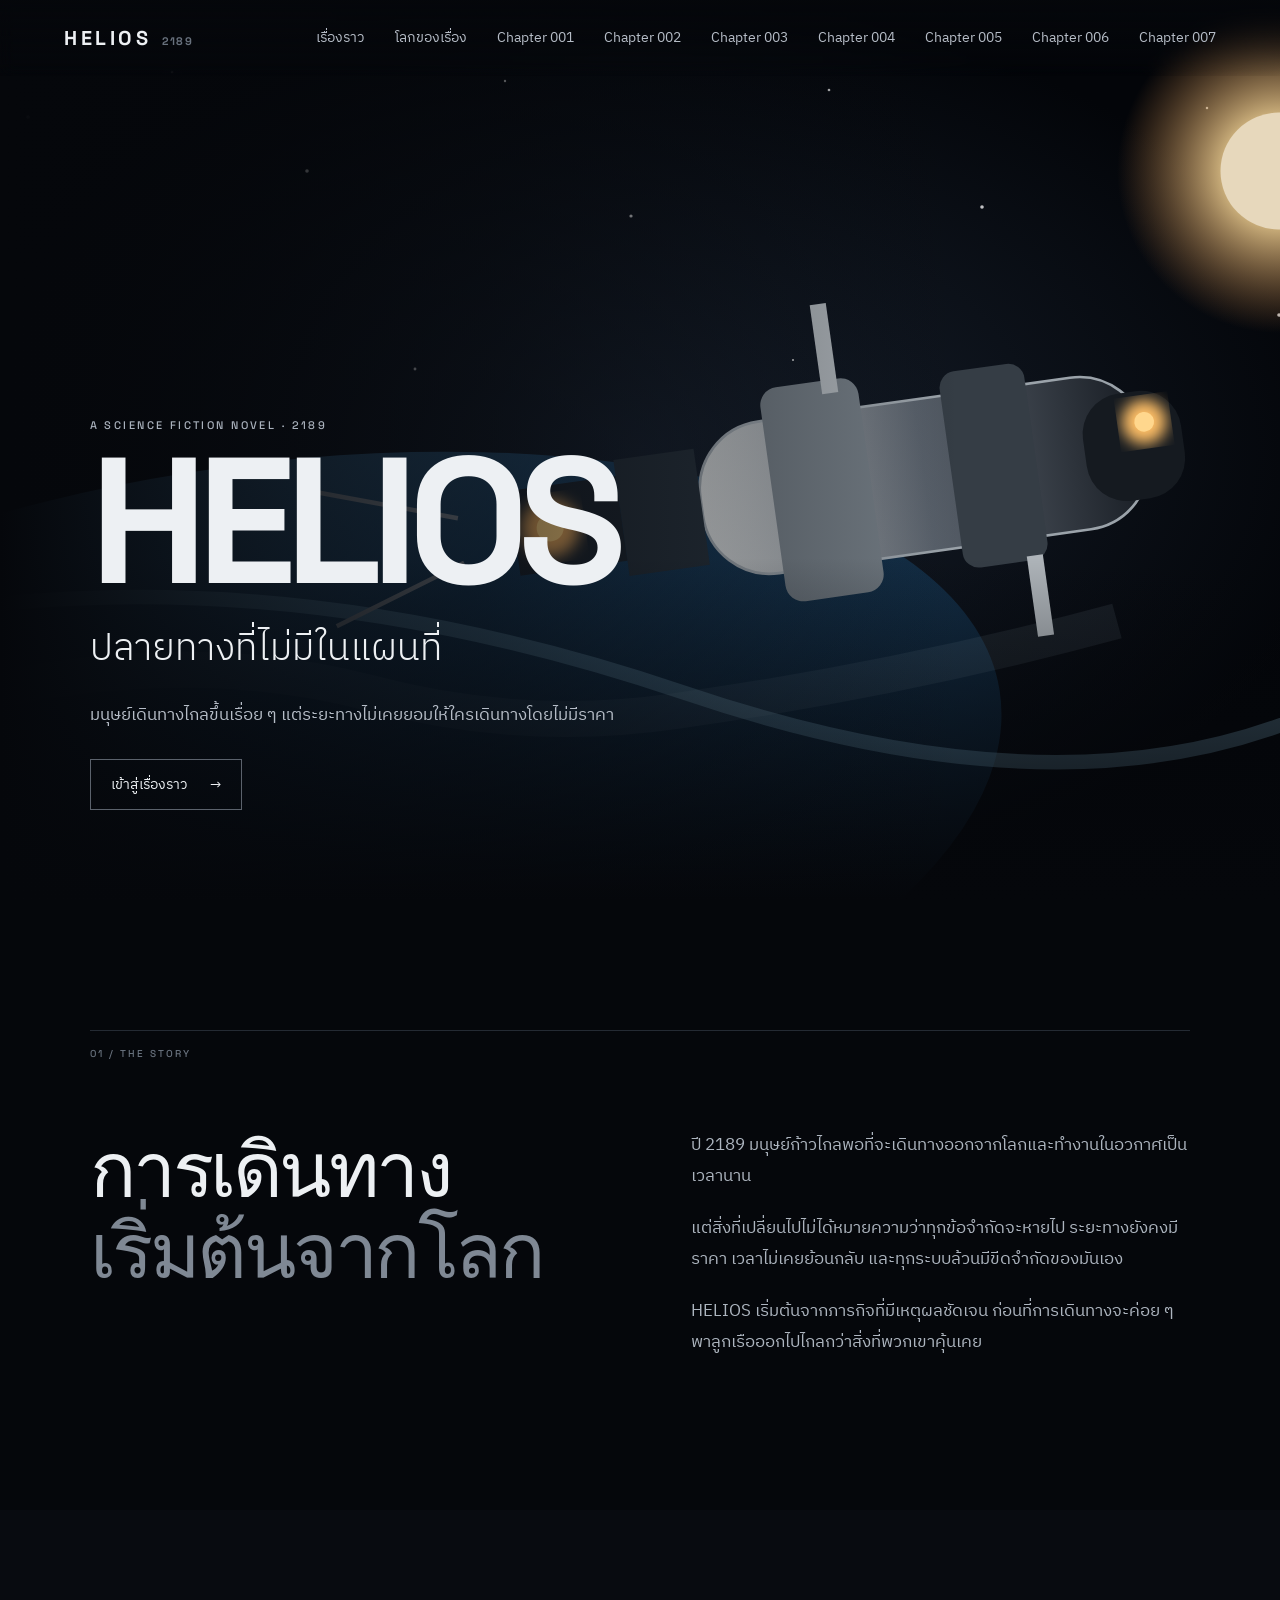
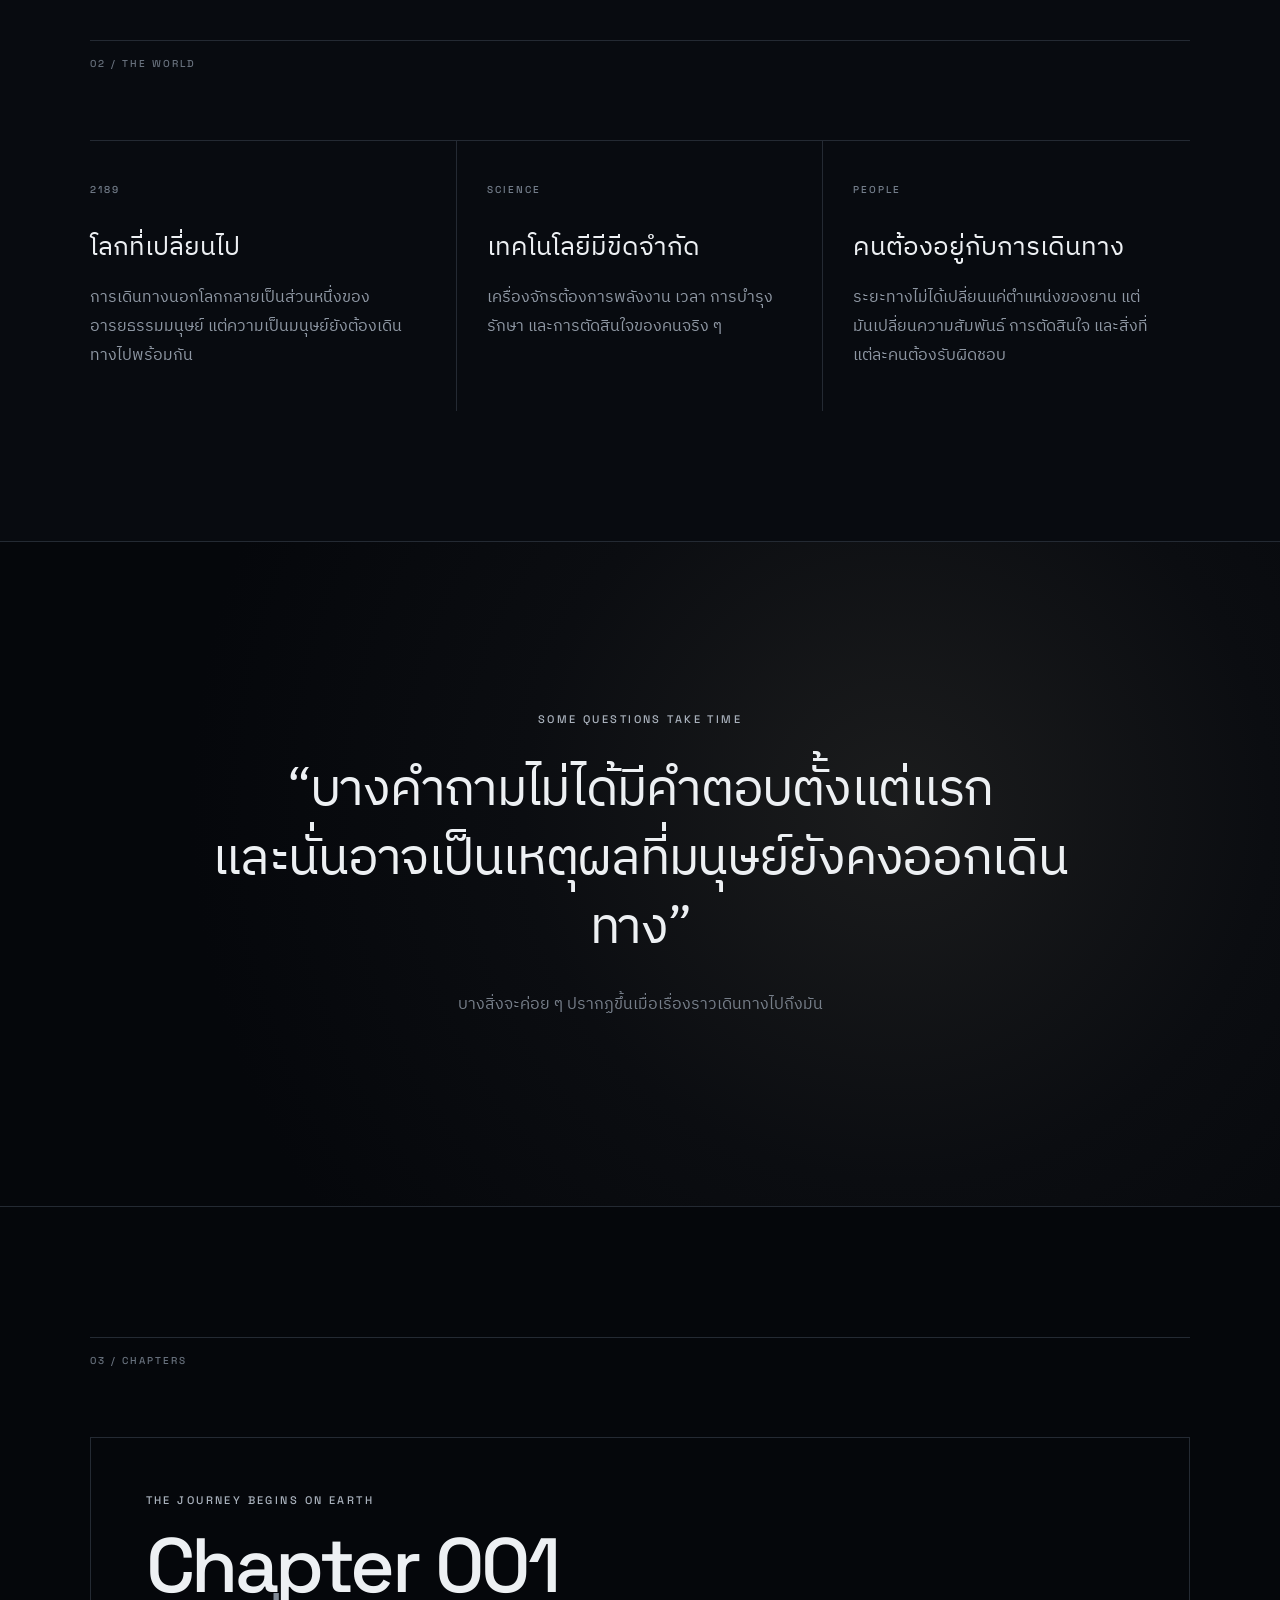
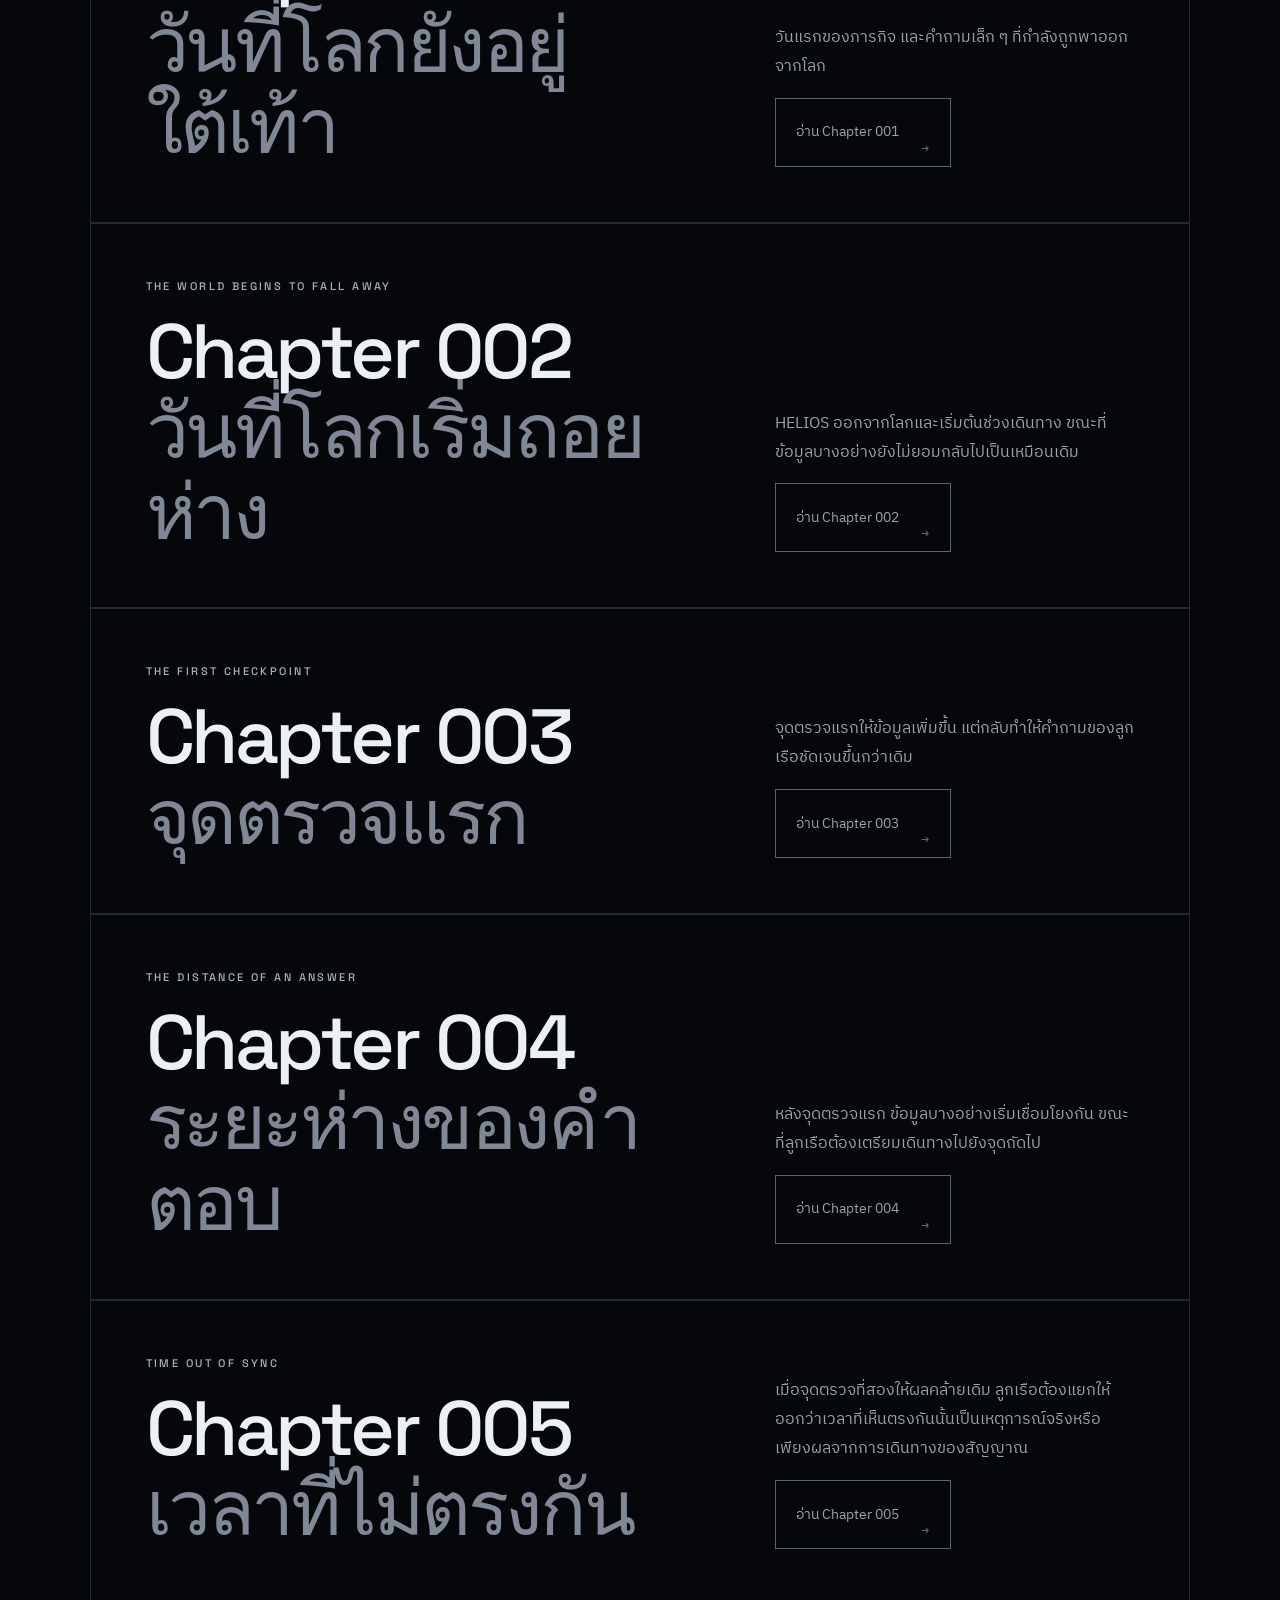
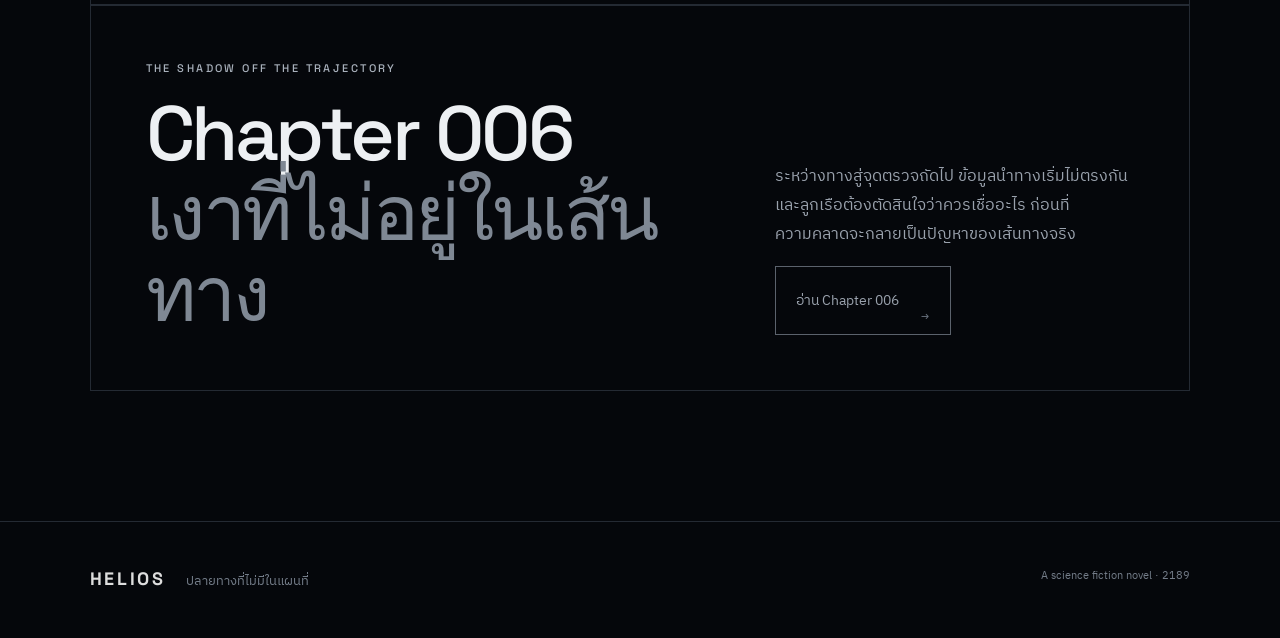
==== commit 4ebe2489: "Add Chapter 007 to public index" ====
--- a/index.html
+++ b/index.html
@@ -17,7 +17,7 @@
   <nav>
     <a href="#story">เรื่องราว</a>
     <a href="#world">โลกของเรื่อง</a>
-    <a href="chapter/001.md">Chapter 001</a><a href="chapter/002.md">Chapter 002</a><a href="chapter/003.md">Chapter 003</a><a href="chapter/004.md">Chapter 004</a><a href="chapter/005.md">Chapter 005</a><a href="chapter/006.md">Chapter 006</a>
+    <a href="chapter/001.md">Chapter 001</a><a href="chapter/002.md">Chapter 002</a><a href="chapter/003.md">Chapter 003</a><a href="chapter/004.md">Chapter 004</a><a href="chapter/005.md">Chapter 005</a><a href="chapter/006.md">Chapter 006</a><a href="chapter/007.md">Chapter 007</a>
   </nav>
 </header>
 
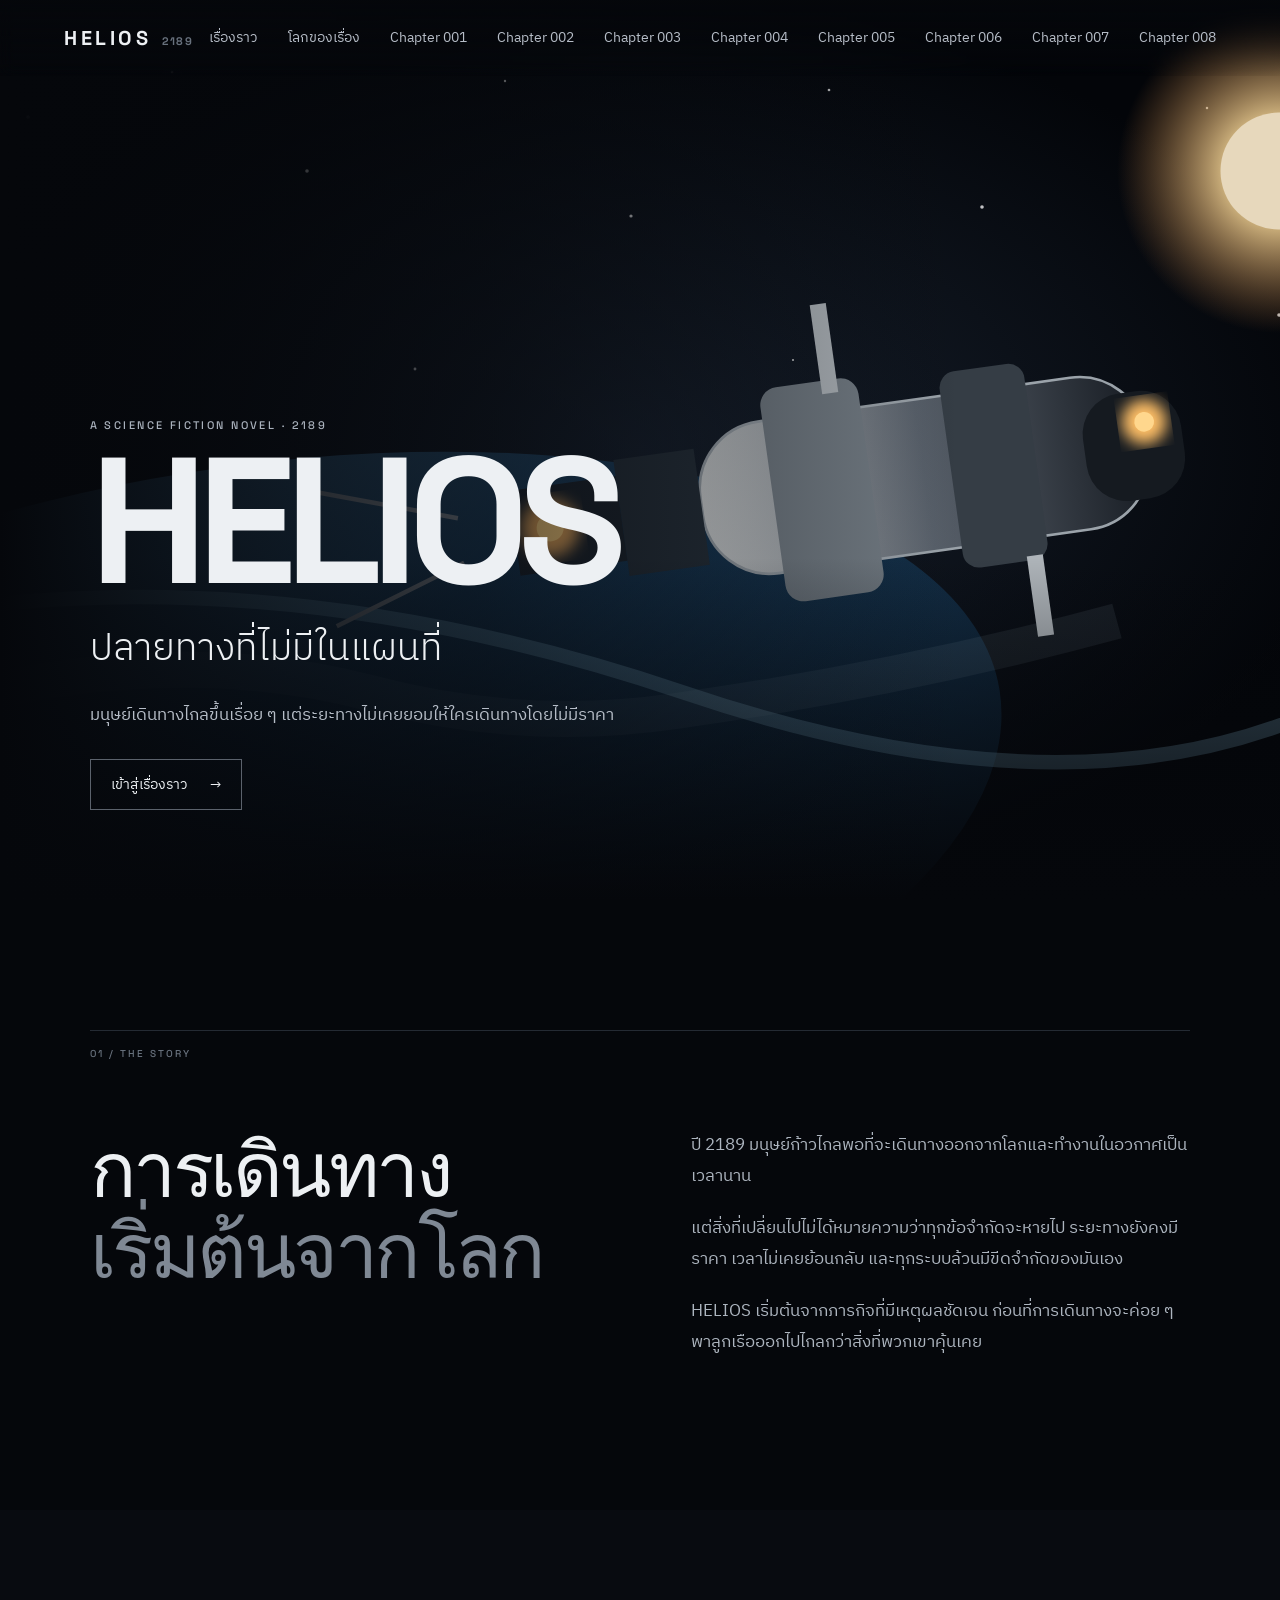
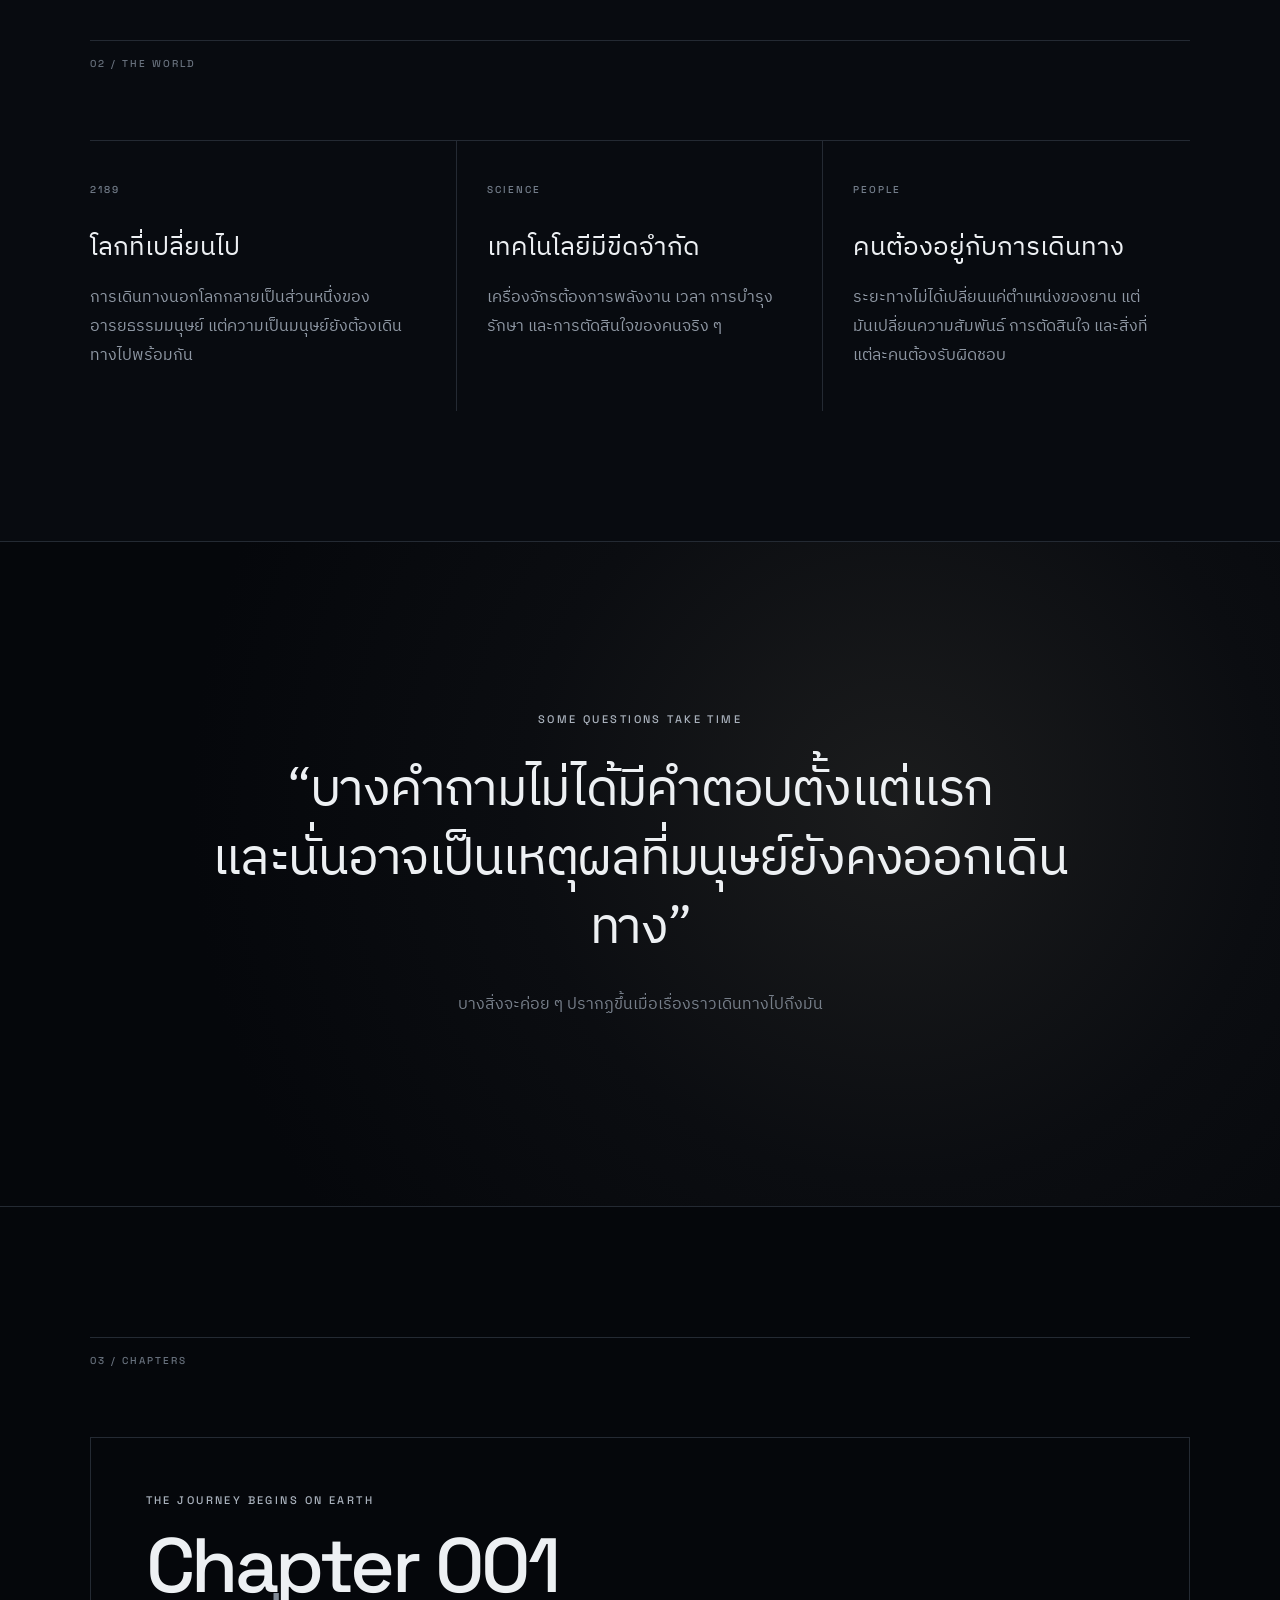
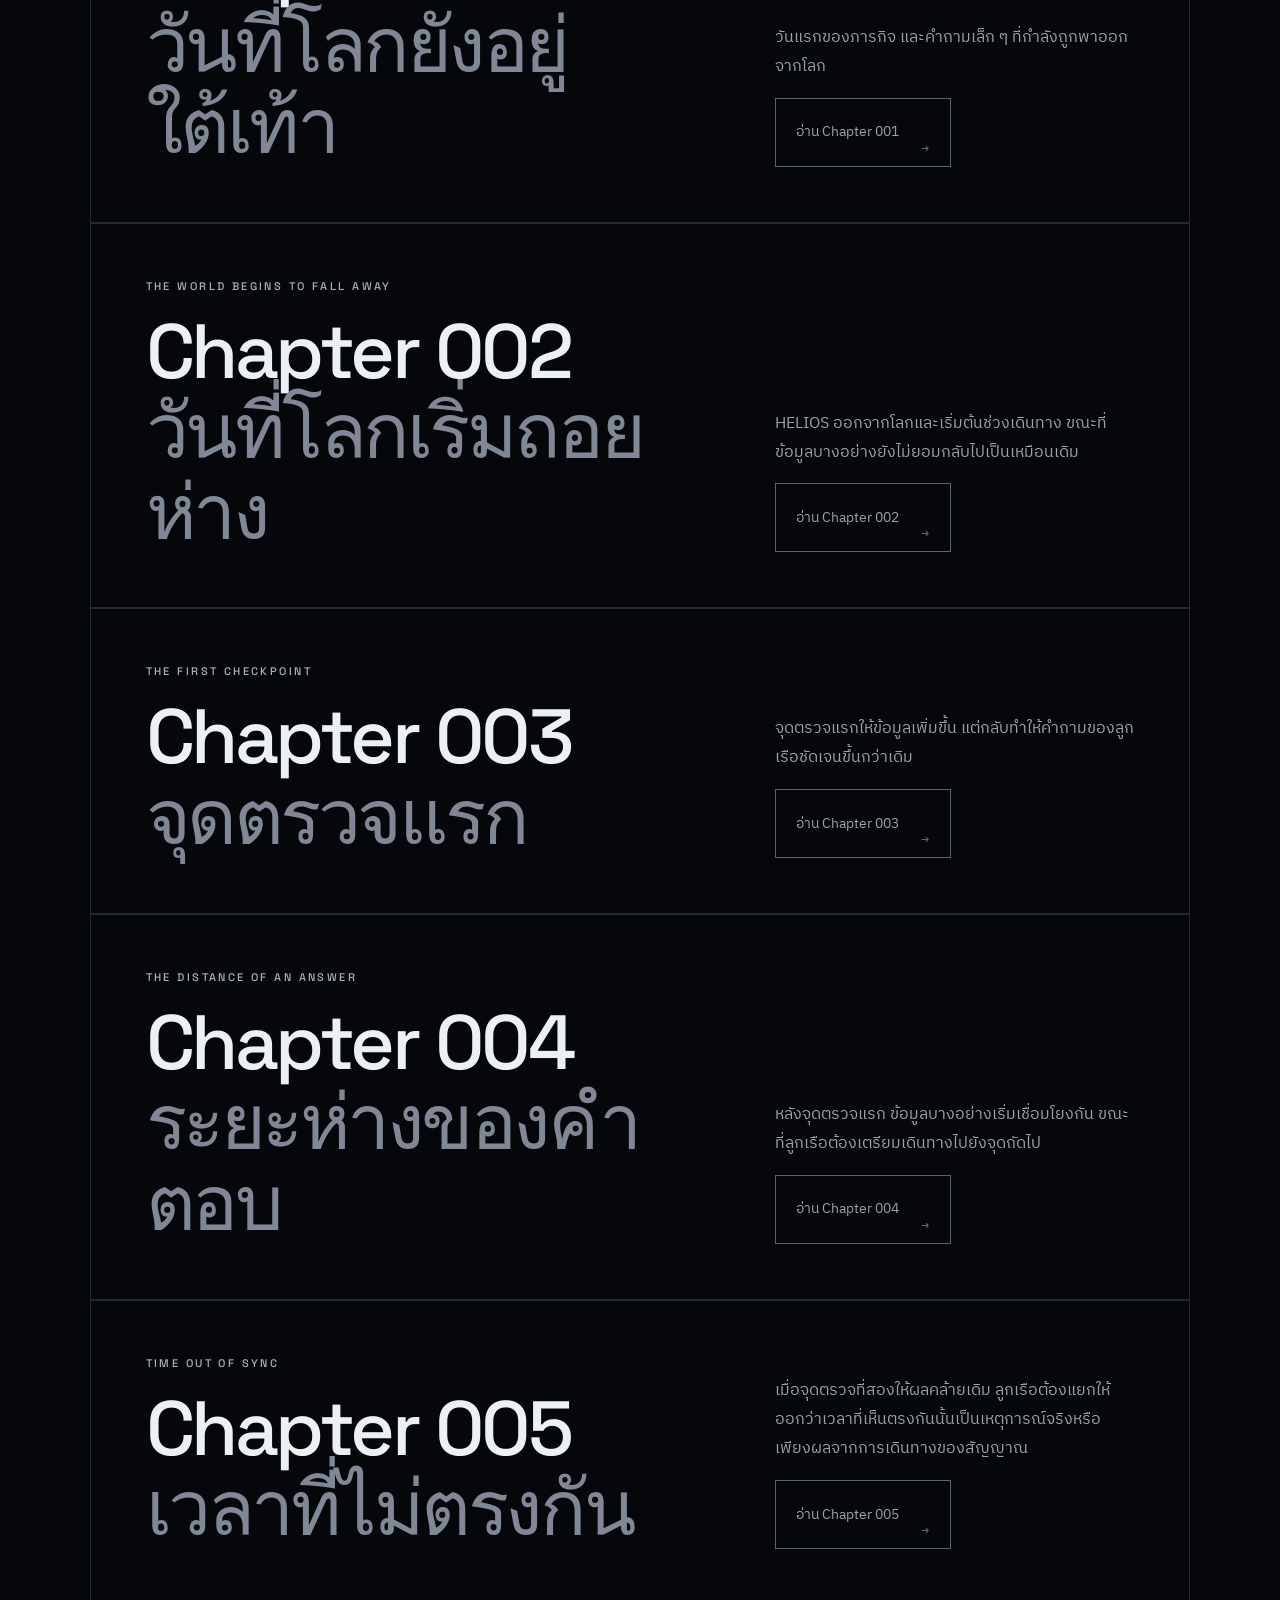
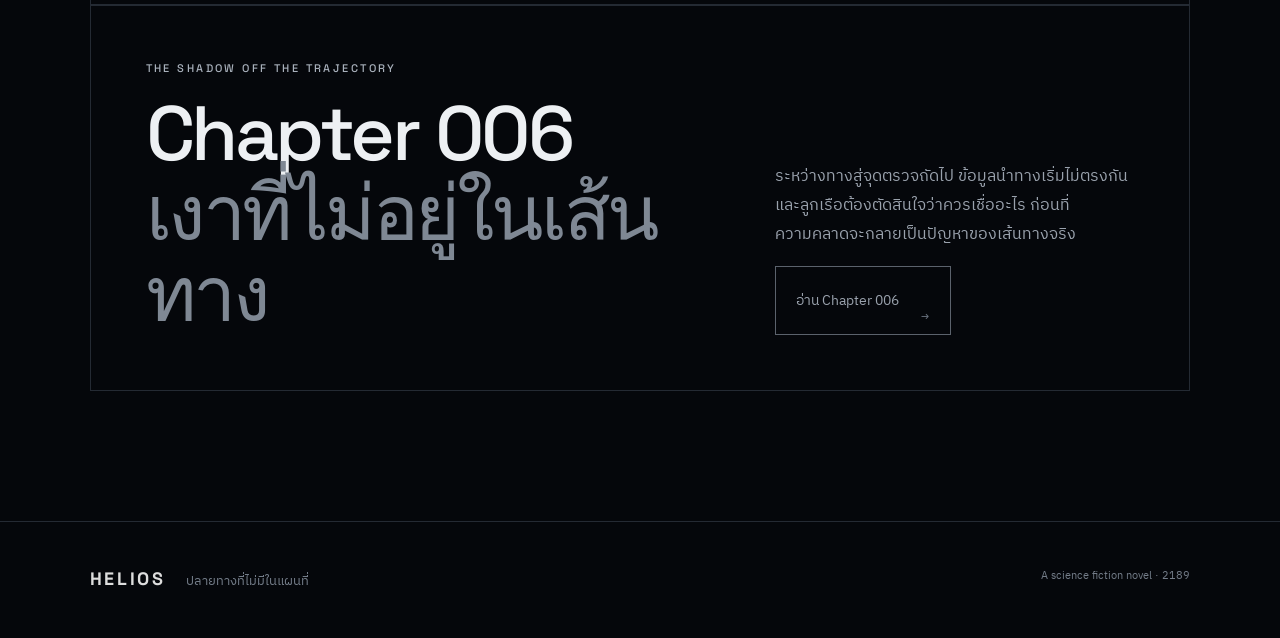
==== commit 486b7f12: "Add Chapter 008 to chapter index" ====
--- a/index.html
+++ b/index.html
@@ -17,7 +17,7 @@
   <nav>
     <a href="#story">เรื่องราว</a>
     <a href="#world">โลกของเรื่อง</a>
-    <a href="chapter/001.md">Chapter 001</a><a href="chapter/002.md">Chapter 002</a><a href="chapter/003.md">Chapter 003</a><a href="chapter/004.md">Chapter 004</a><a href="chapter/005.md">Chapter 005</a><a href="chapter/006.md">Chapter 006</a><a href="chapter/007.md">Chapter 007</a>
+    <a href="chapter/001.md">Chapter 001</a><a href="chapter/002.md">Chapter 002</a><a href="chapter/003.md">Chapter 003</a><a href="chapter/004.md">Chapter 004</a><a href="chapter/005.md">Chapter 005</a><a href="chapter/006.md">Chapter 006</a><a href="chapter/007.md">Chapter 007</a><a href="chapter/008.md">Chapter 008</a>
   </nav>
 </header>
 
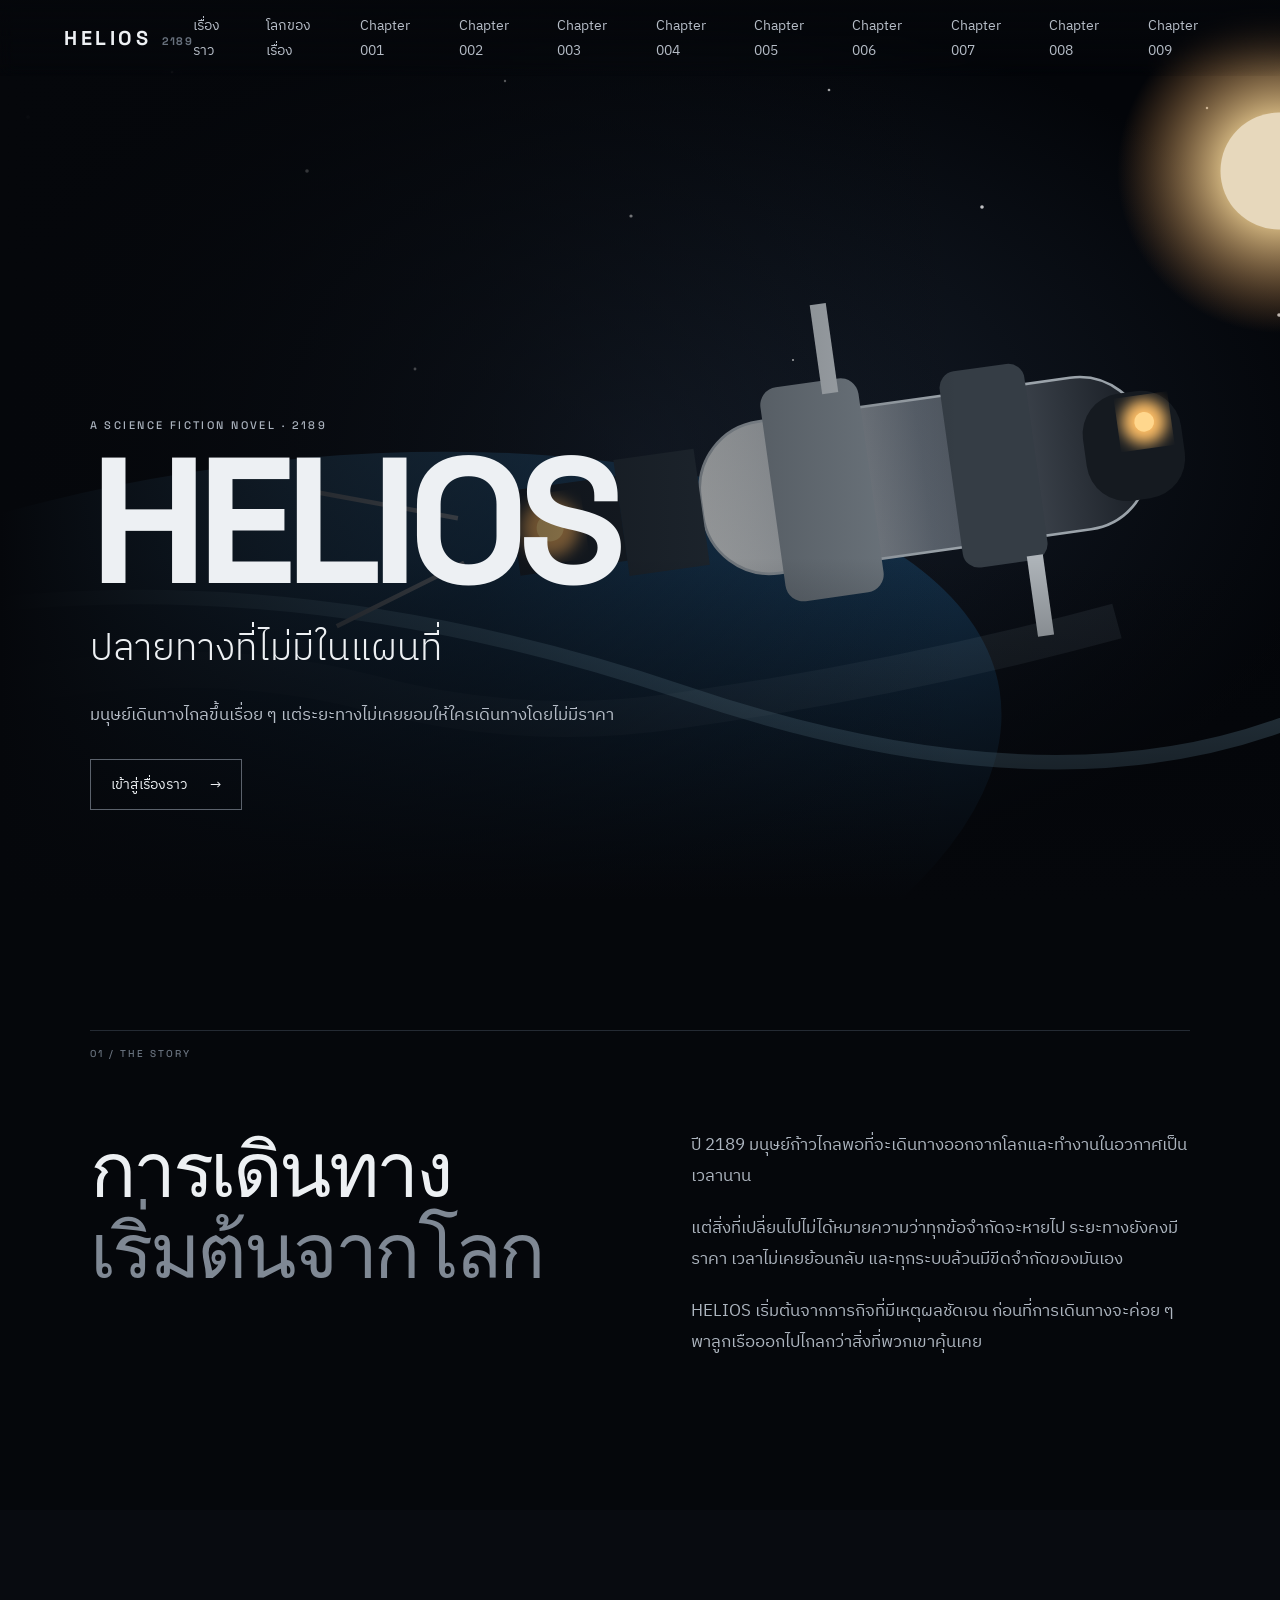
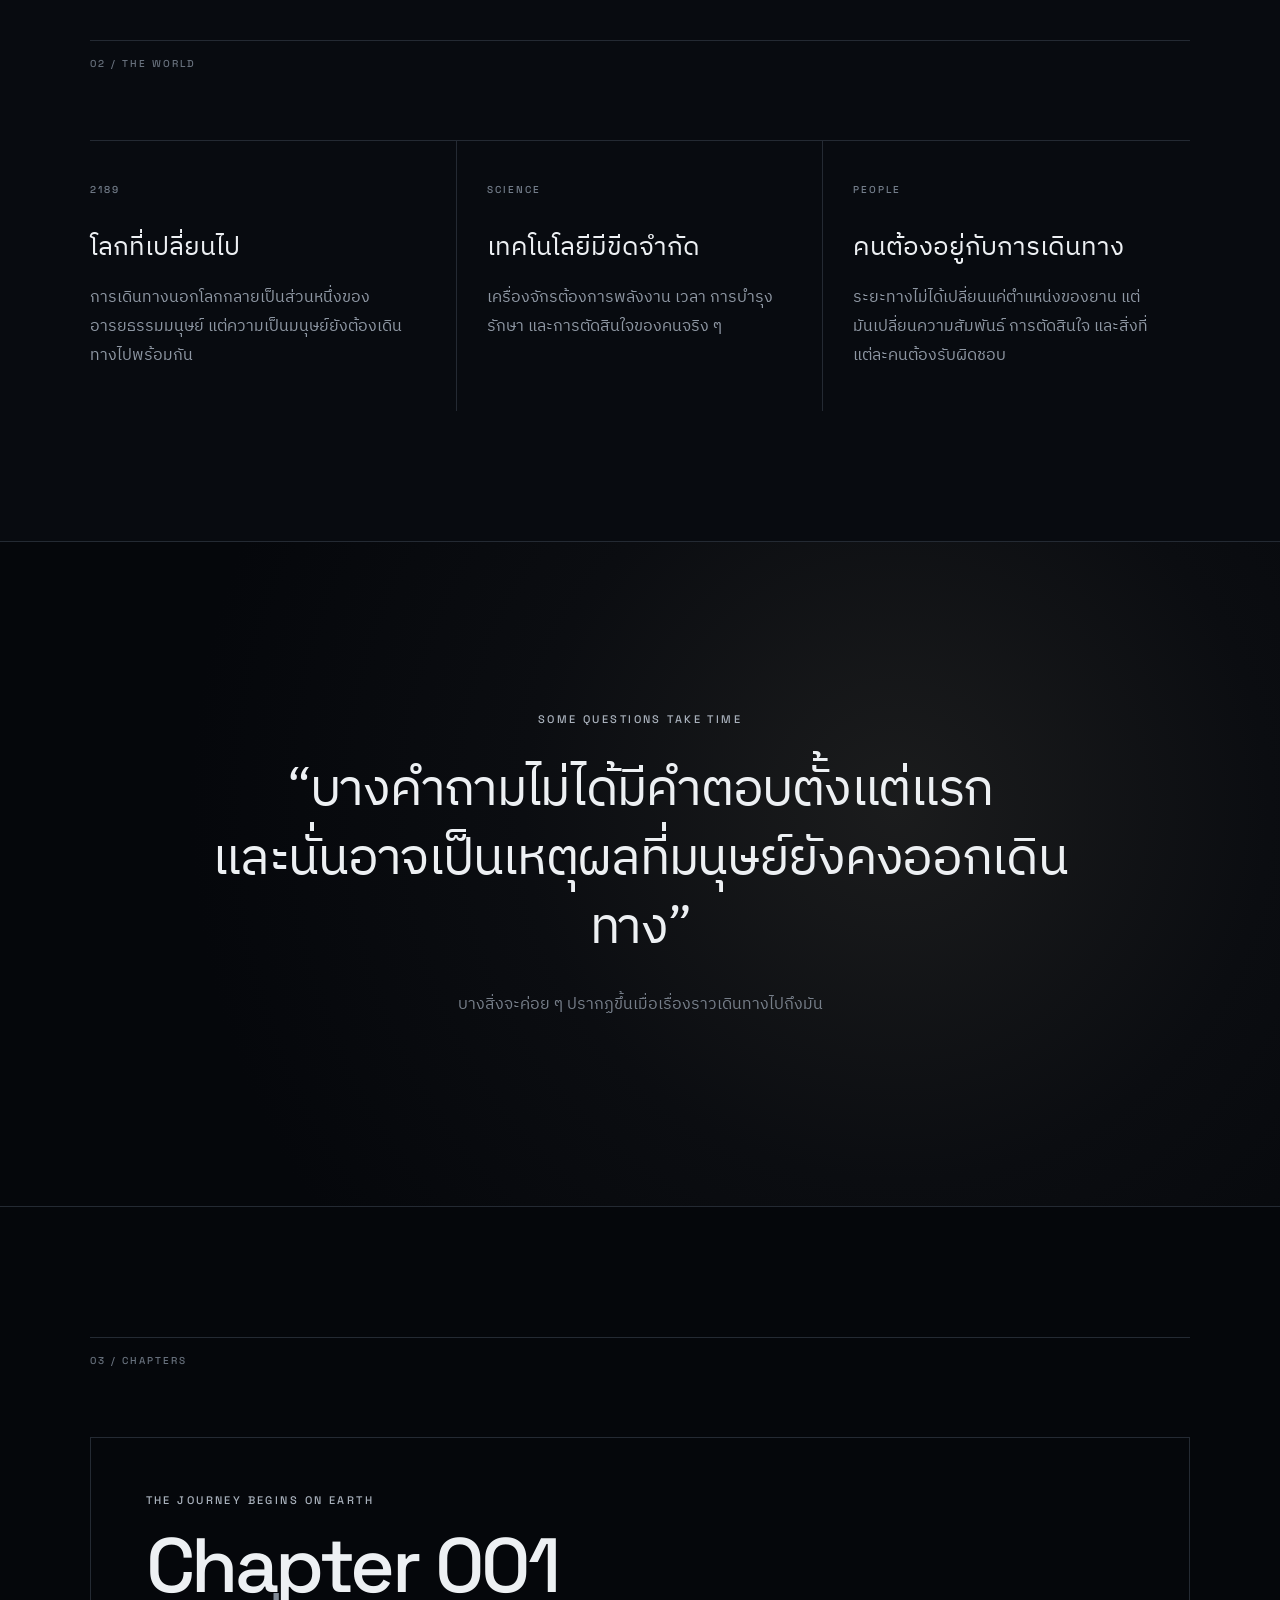
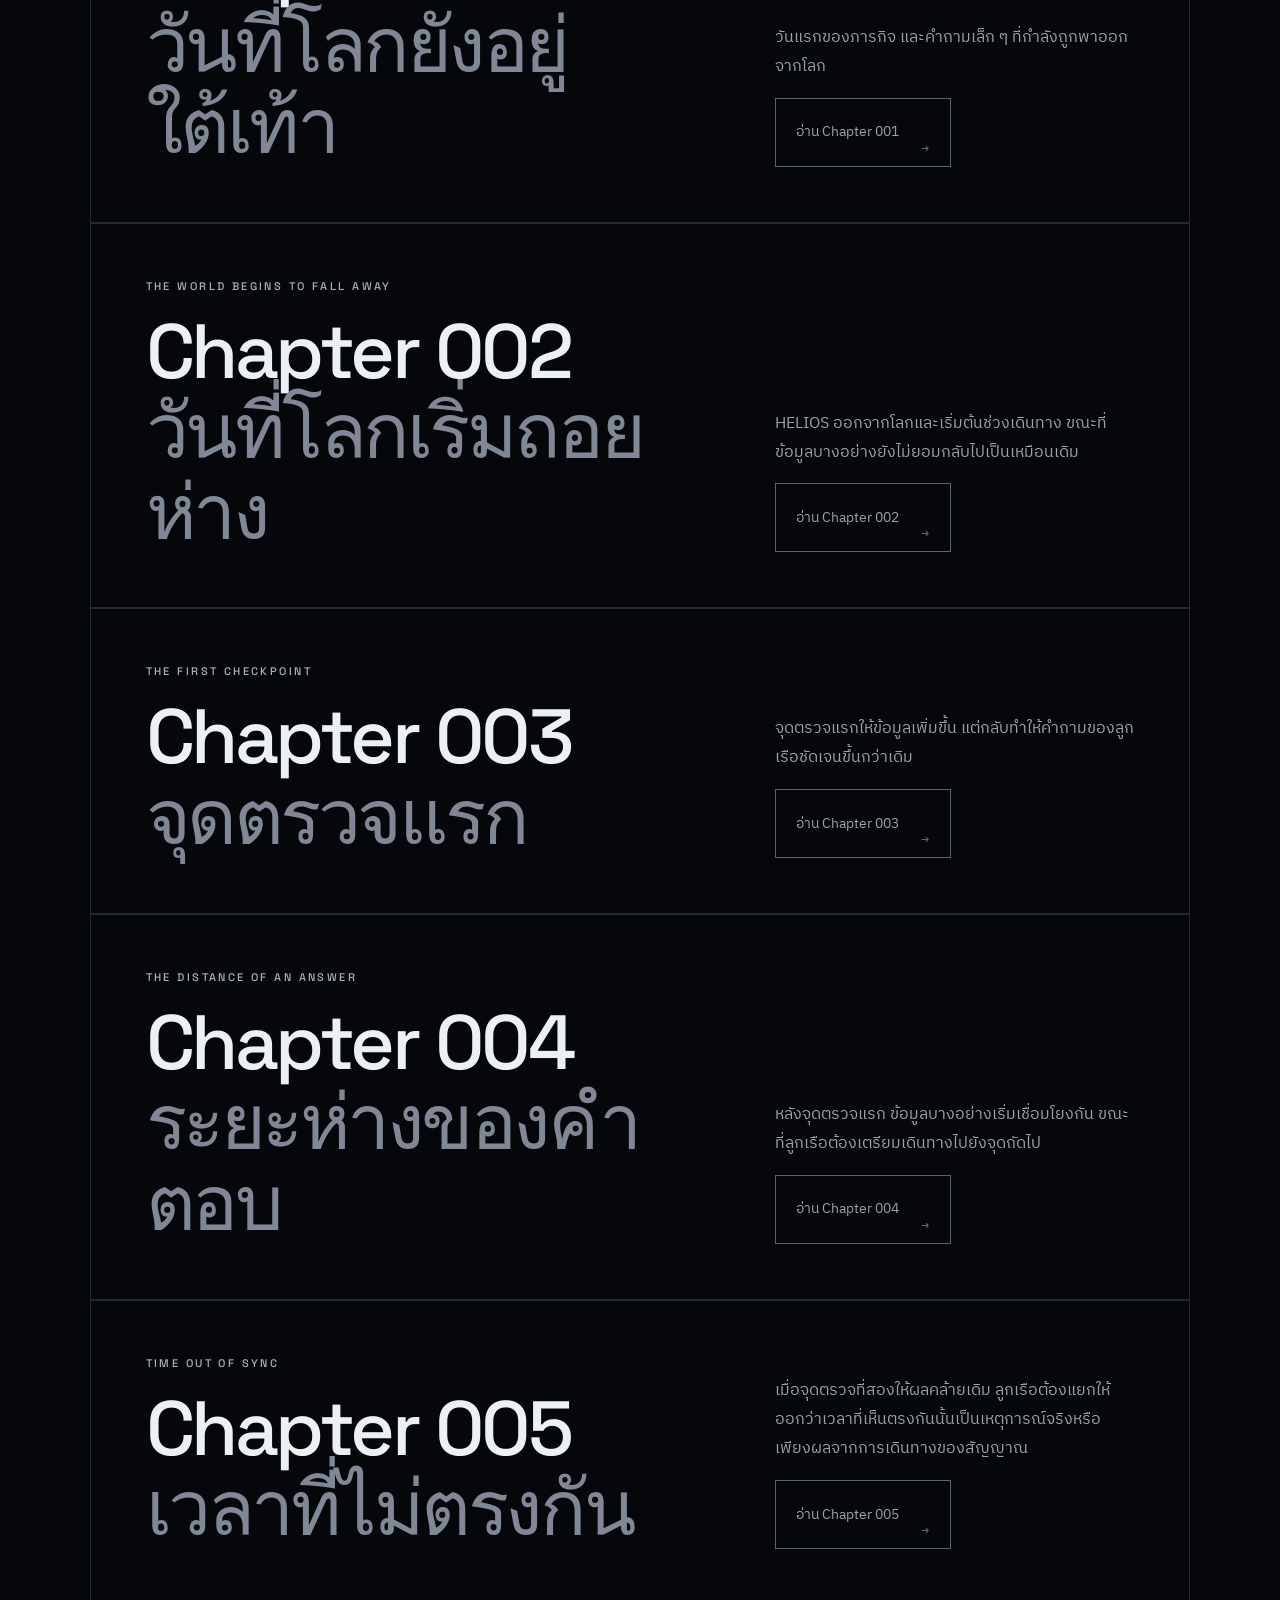
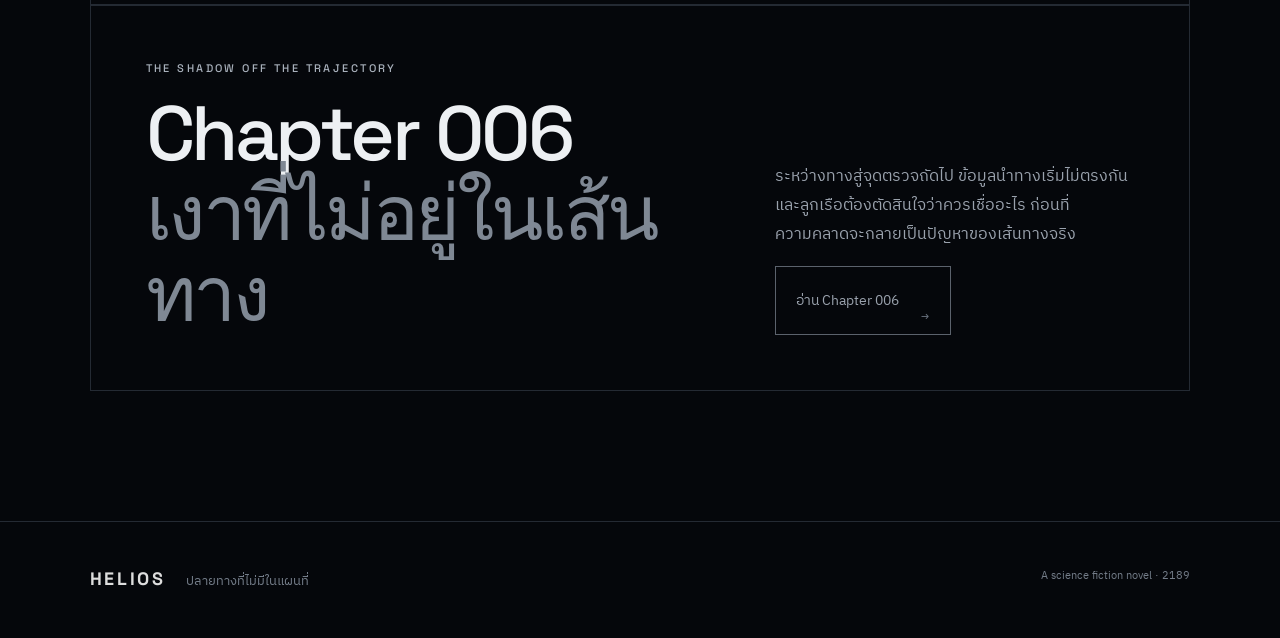
==== commit 63015d78: "Add Chapter 009 to web index" ====
--- a/index.html
+++ b/index.html
@@ -17,7 +17,7 @@
   <nav>
     <a href="#story">เรื่องราว</a>
     <a href="#world">โลกของเรื่อง</a>
-    <a href="chapter/001.md">Chapter 001</a><a href="chapter/002.md">Chapter 002</a><a href="chapter/003.md">Chapter 003</a><a href="chapter/004.md">Chapter 004</a><a href="chapter/005.md">Chapter 005</a><a href="chapter/006.md">Chapter 006</a><a href="chapter/007.md">Chapter 007</a><a href="chapter/008.md">Chapter 008</a>
+    <a href="chapter/001.md">Chapter 001</a><a href="chapter/002.md">Chapter 002</a><a href="chapter/003.md">Chapter 003</a><a href="chapter/004.md">Chapter 004</a><a href="chapter/005.md">Chapter 005</a><a href="chapter/006.md">Chapter 006</a><a href="chapter/007.md">Chapter 007</a><a href="chapter/008.md">Chapter 008</a><a href="chapter/009.md">Chapter 009</a>
   </nav>
 </header>
 
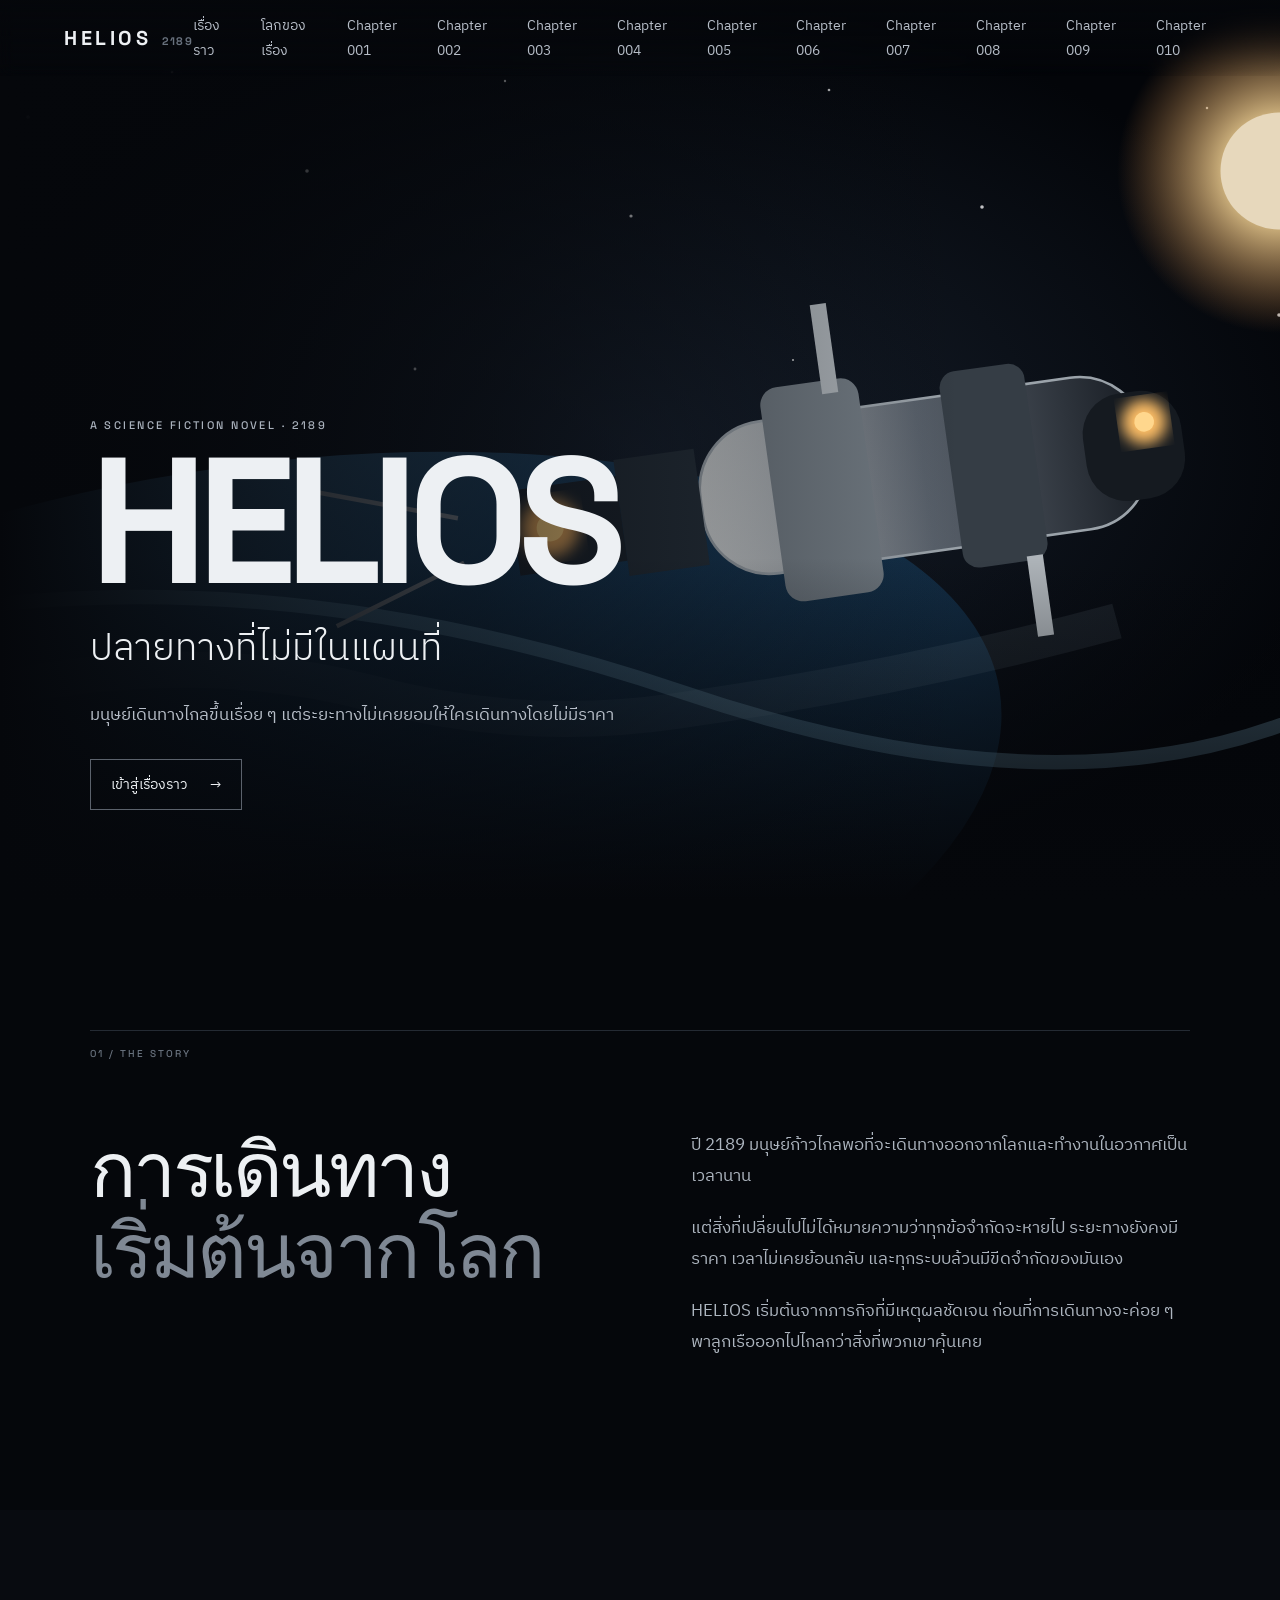
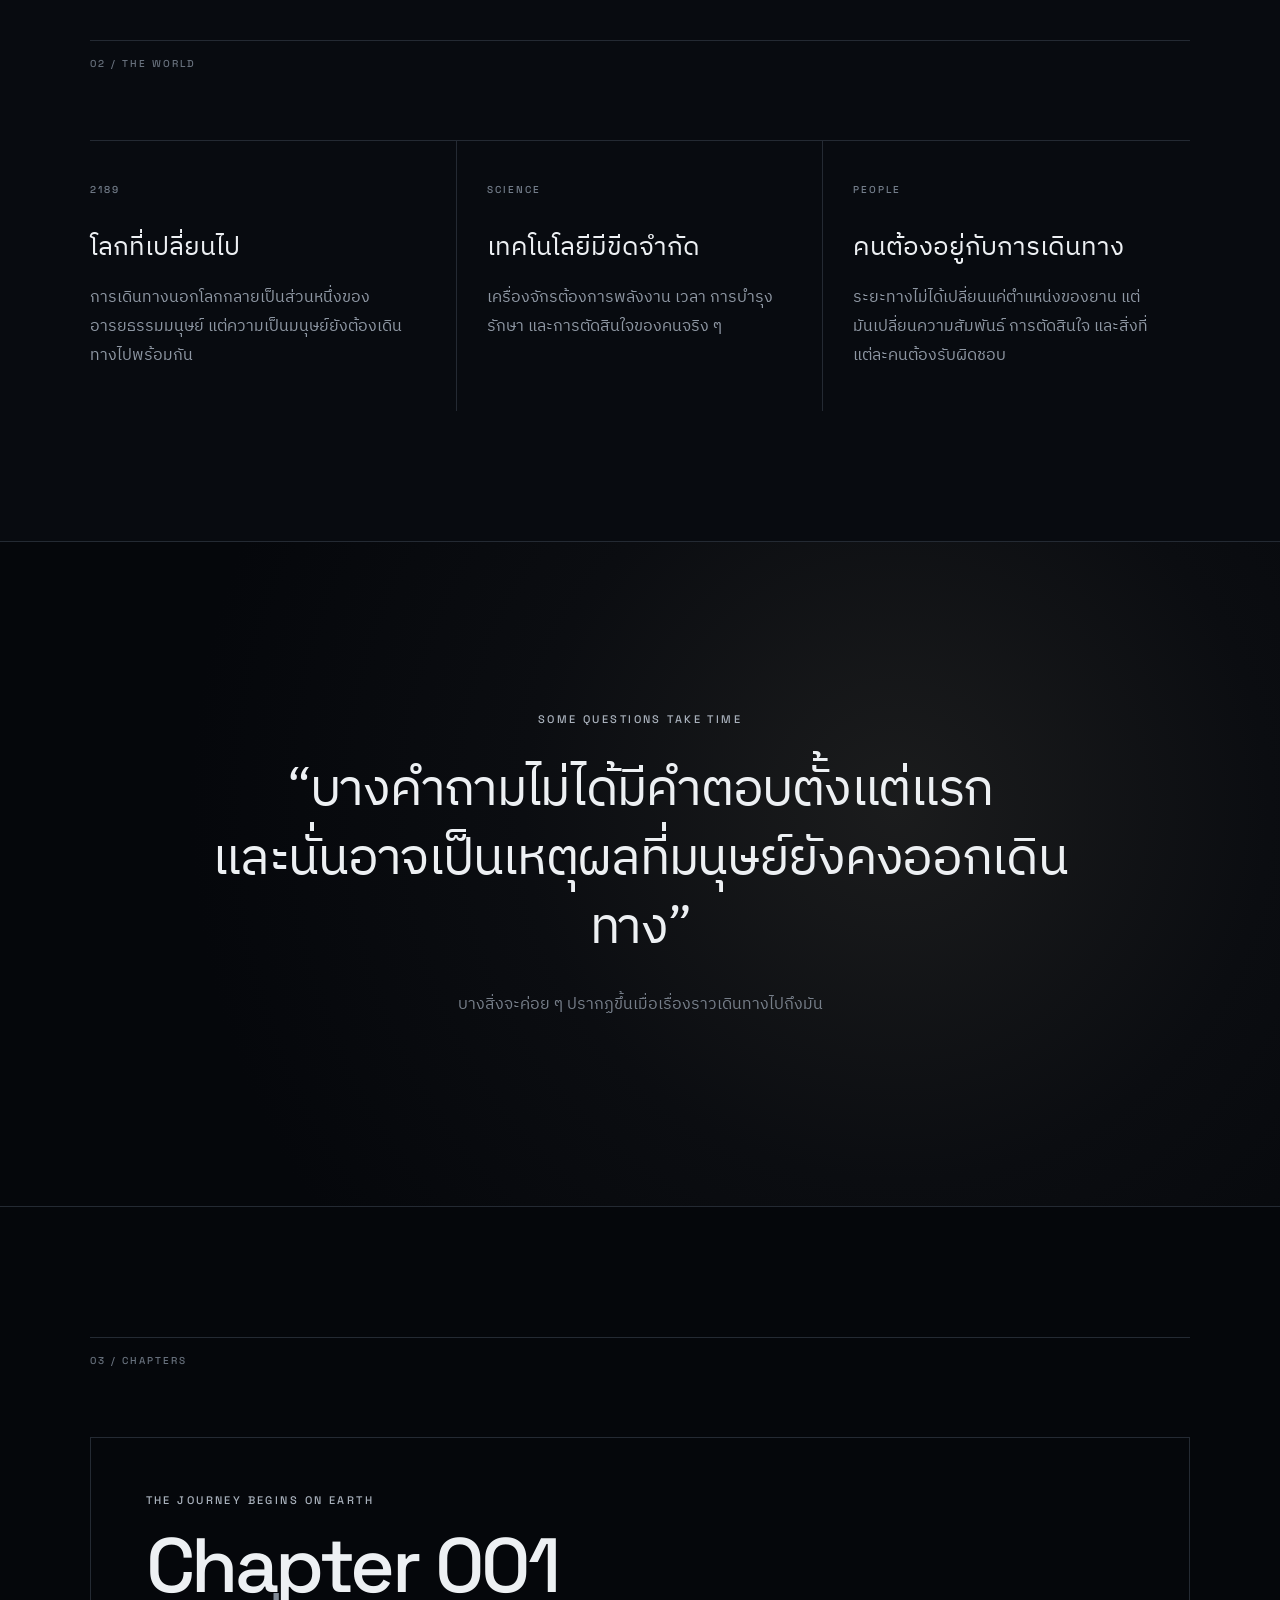
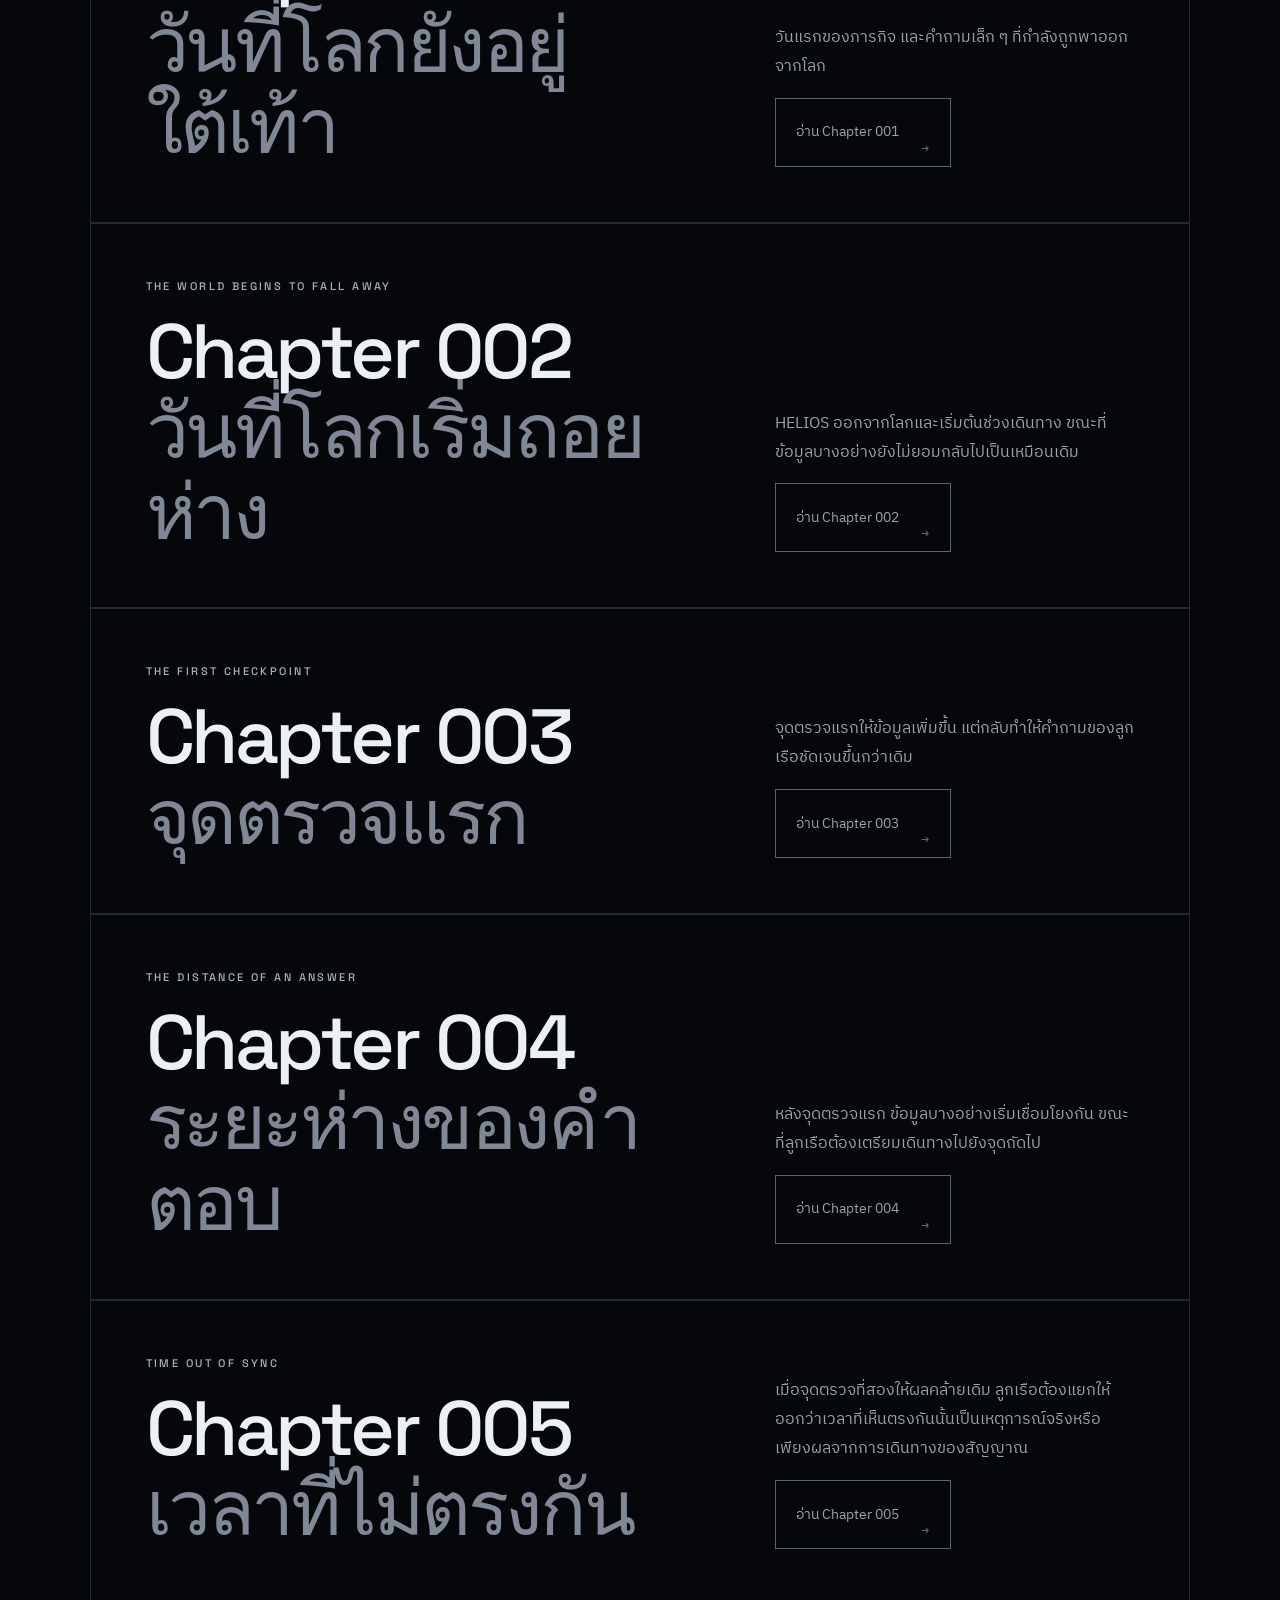
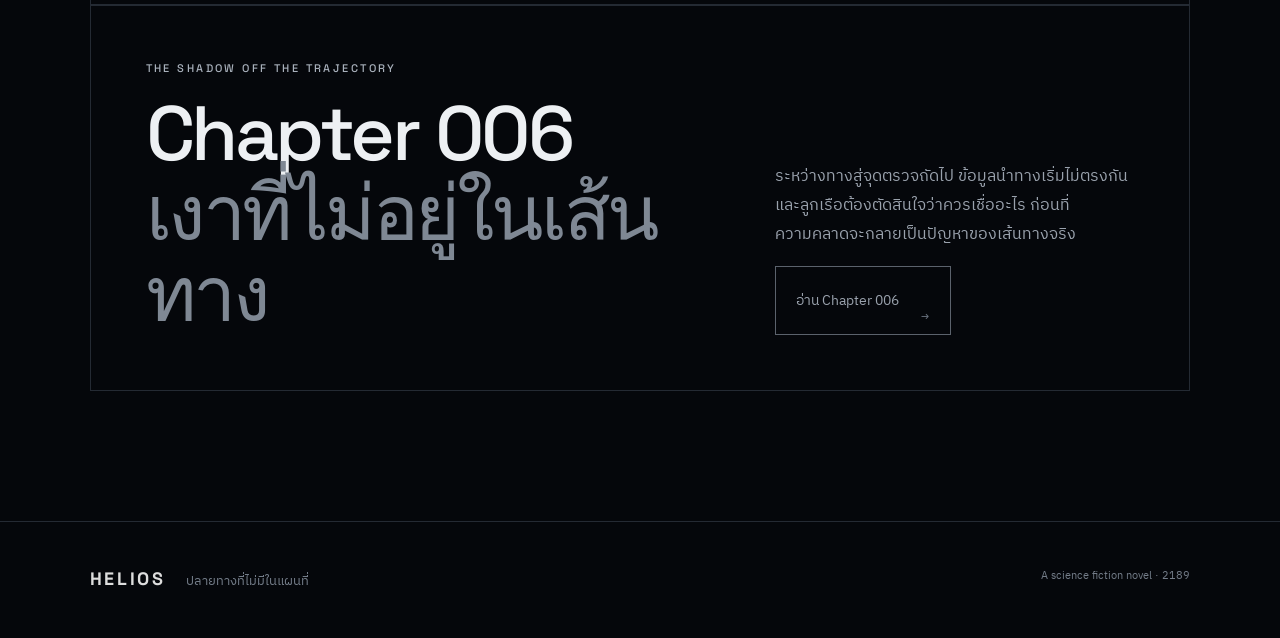
==== commit 7c71c5ce: "Close Season 1: add Chapter 010" ====
--- a/index.html
+++ b/index.html
@@ -17,7 +17,7 @@
   <nav>
     <a href="#story">เรื่องราว</a>
     <a href="#world">โลกของเรื่อง</a>
-    <a href="chapter/001.md">Chapter 001</a><a href="chapter/002.md">Chapter 002</a><a href="chapter/003.md">Chapter 003</a><a href="chapter/004.md">Chapter 004</a><a href="chapter/005.md">Chapter 005</a><a href="chapter/006.md">Chapter 006</a><a href="chapter/007.md">Chapter 007</a><a href="chapter/008.md">Chapter 008</a><a href="chapter/009.md">Chapter 009</a>
+    <a href="chapter/001.md">Chapter 001</a><a href="chapter/002.md">Chapter 002</a><a href="chapter/003.md">Chapter 003</a><a href="chapter/004.md">Chapter 004</a><a href="chapter/005.md">Chapter 005</a><a href="chapter/006.md">Chapter 006</a><a href="chapter/007.md">Chapter 007</a><a href="chapter/008.md">Chapter 008</a><a href="chapter/009.md">Chapter 009</a><a href="chapter/010.md">Chapter 010</a>
   </nav>
 </header>
 
